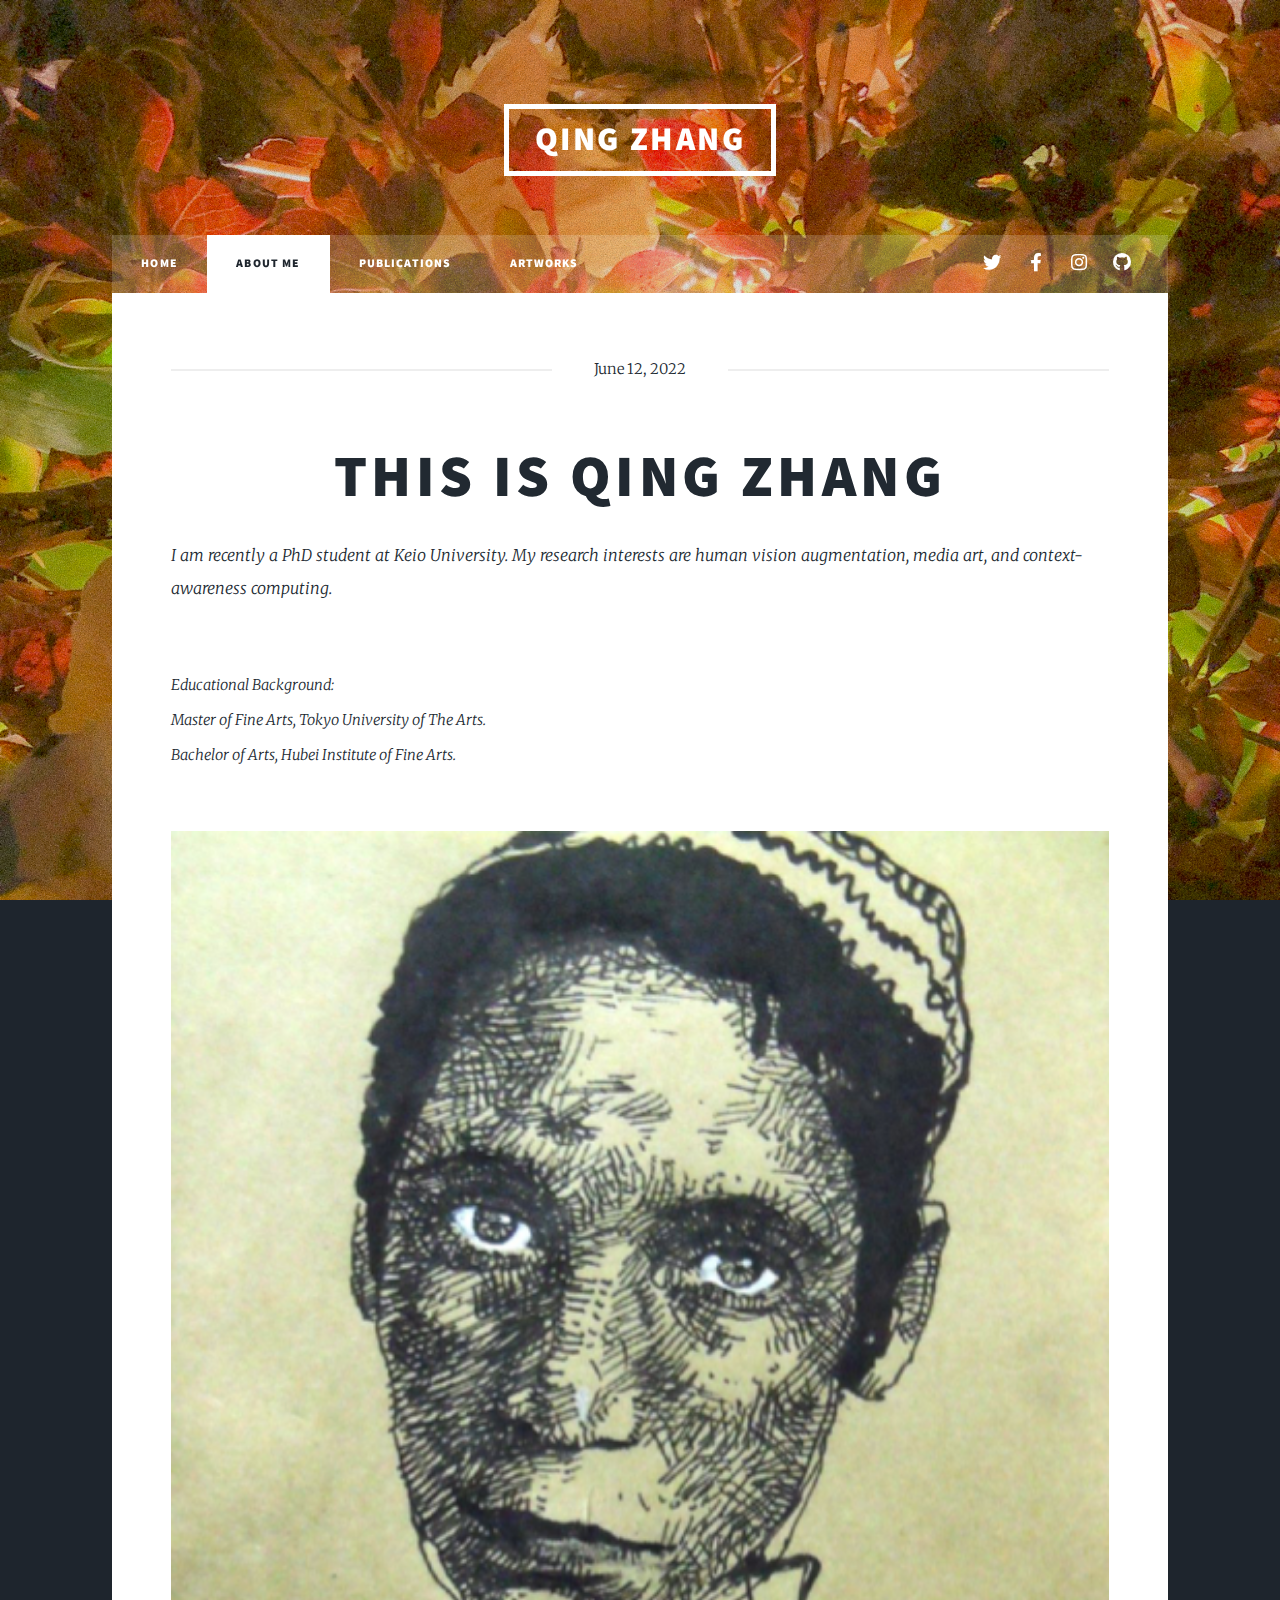
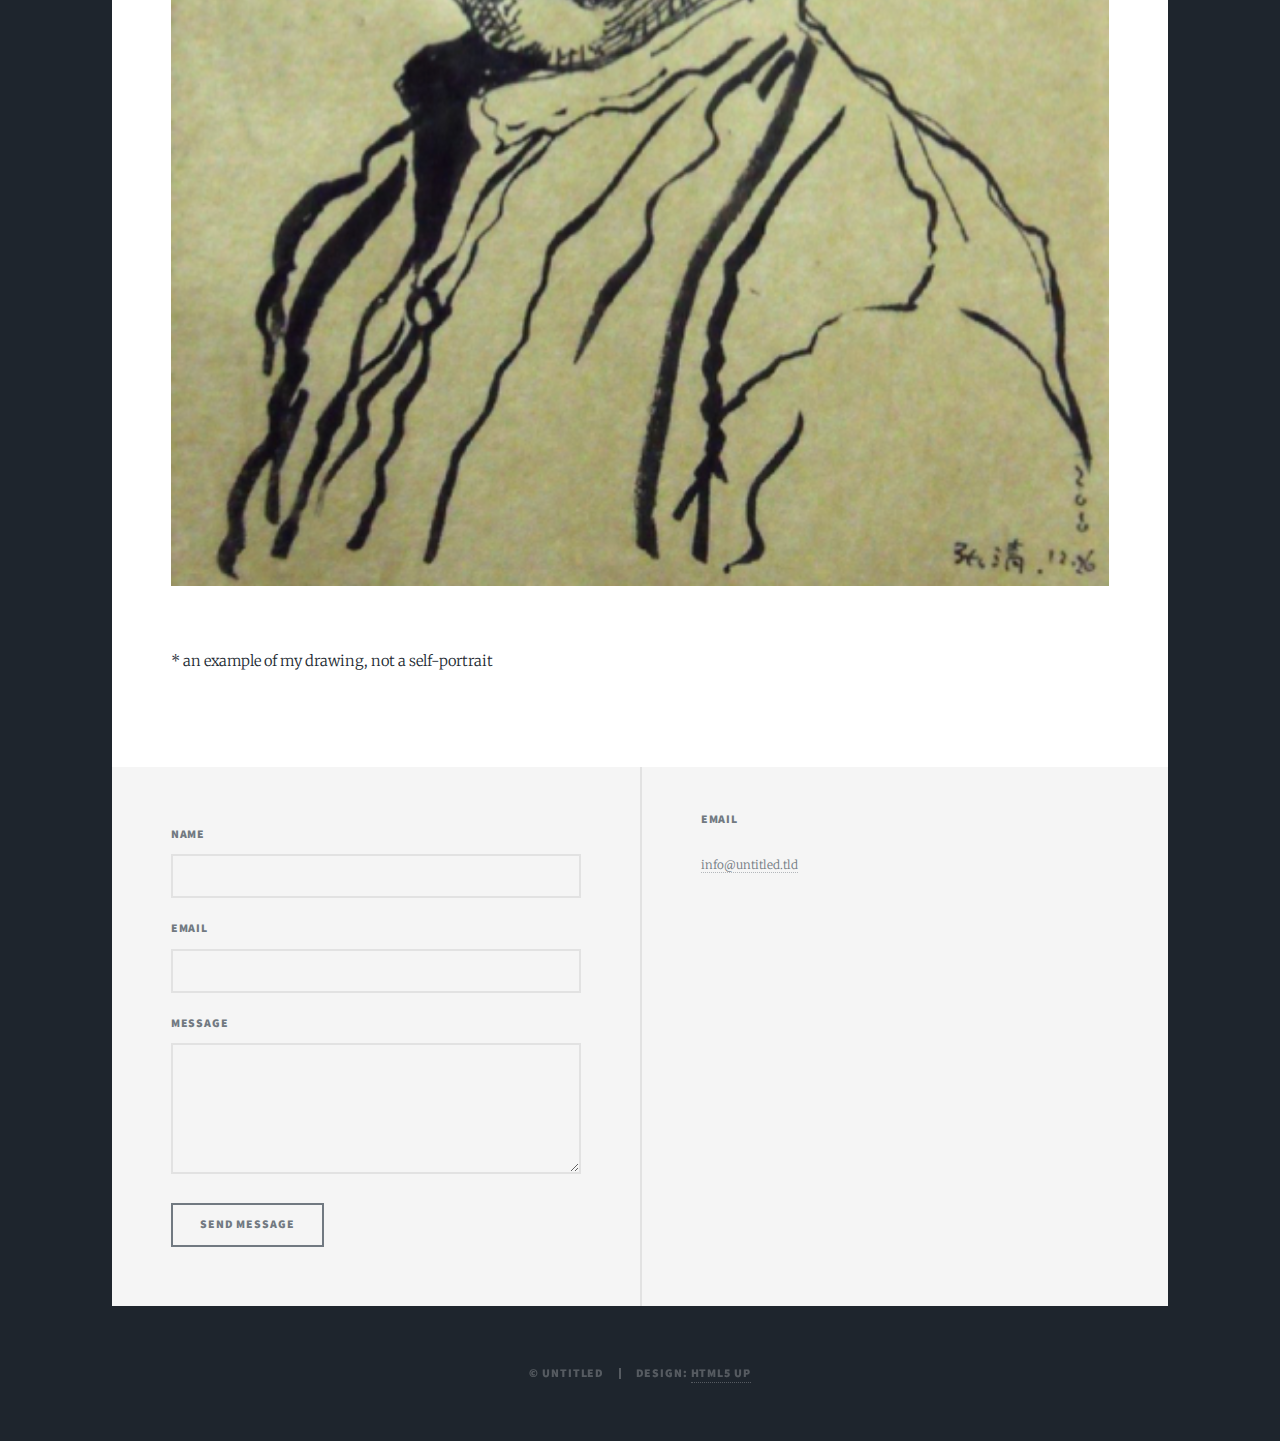
==== aboutme.html @ 1f3aeb68 "basicmodifications" ====
<!DOCTYPE HTML>
<!--
	Massively by HTML5 UP
	html5up.net | @ajlkn
	Free for personal and commercial use under the CCA 3.0 license (html5up.net/license)
-->
<html>
	<head>
		<title>Qing Zhang</title>
		<meta charset="utf-8" />
		<meta name="viewport" content="width=device-width, initial-scale=1, user-scalable=no" />
		<link rel="stylesheet" href="assets/css/main.css" />
		<noscript><link rel="stylesheet" href="assets/css/noscript.css" /></noscript>
	</head>
	<body class="is-preload">

		<!-- Wrapper -->
			<div id="wrapper">

				<!-- Header -->
					<header id="header">
						<a href="index.html" class="logo">Qing Zhang</a>
					</header>

				<!-- Nav -->
					<nav id="nav">
						<ul class="links">
							<li><a href="index.html">Home</a></li>
							<li class="active"><a href="aboutme.html">About Me</a></li>
							<li ><a href="publications.html">Publications</a></li>
							<li><a href="artworks.html">Artworks</a></li>
						</ul>
						<ul class="icons">
							<li><a href="#" class="icon brands fa-twitter"><span class="label">Twitter</span></a></li>
							<li><a href="#" class="icon brands fa-facebook-f"><span class="label">Facebook</span></a></li>
							<li><a href="#" class="icon brands fa-instagram"><span class="label">Instagram</span></a></li>
							<li><a href="#" class="icon brands fa-github"><span class="label">GitHub</span></a></li>
						</ul>
					</nav>

				<!-- Main -->
					<div id="main">

						<!-- Post -->
							<section class="post">
								<header class="major">
									<span class="date">June 12, 2022</span>
									<h1>This is Qing Zhang</h1>
									<p style="text-align: left;">I am recently a PhD student at Keio University. 
										My research interests are human vision augmentation, media art, and context-awareness computing.
									<p style="text-align: left;">

									</br>
										Educational Background:
									</br>Master of Fine Arts, Tokyo University of The Arts.
									</br>Bachelor of Arts, Hubei Institute of Fine Arts.</p>
									
									</p>
								</header>
								<div class="image main"><img src="images/faceFIG.png" alt="" /></div>
								<p>* an example of my drawing, not a self-portrait</p>
								<!-- <p>Donec eget ex magna. Interdum et malesuada fames ac ante ipsum primis in faucibus. Pellentesque venenatis dolor imperdiet dolor mattis sagittis. Praesent rutrum sem diam, vitae egestas enim auctor sit amet. Pellentesque leo mauris, consectetur id ipsum sit amet, fergiat. Pellentesque in mi eu massa lacinia malesuada et a elit. Donec urna ex, lacinia in purus ac, pretium pulvinar mauris. Nunc lorem mauris, fringilla in aliquam at, euismod in lectus. Pellentesque habitant morbi tristique senectus et netus et malesuada fames ac turpis egestas. Curabitur sapien risus, commodo eget turpis at, elementum convallis enim turpis, lorem ipsum dolor sit amet nullam.</p> -->
								<!-- <p>Lorem ipsum dolor sit amet, consectetur adipiscing elit. Duis dapibus rutrum facilisis. Class aptent taciti sociosqu ad litora torquent per conubia nostra, per inceptos himenaeos. Etiam tristique libero eu nibh porttitor fermentum. Nullam venenatis erat id vehicula viverra. Nunc ultrices eros ut ultricies condimentum. Mauris risus lacus, blandit sit amet venenatis non, bibendum vitae dolor. Nunc lorem mauris, fringilla in aliquam at, euismod in lectus. Pellentesque habitant morbi tristique senectus et netus et malesuada fames ac turpis egestas. In non lorem sit amet elit placerat maximus. Pellentesque aliquam maximus risus. Donec eget ex magna. Interdum et malesuada fames ac ante ipsum primis in faucibus. Pellentesque venenatis dolor imperdiet dolor mattis sagittis. Praesent rutrum sem diam, vitae egestas enim auctor sit amet. Pellentesque leo mauris, consectetur id ipsum.</p> -->
							</section>

					</div>

				<!-- Footer -->
					<footer id="footer">
						<section>
							<form 
							action="https://formspree.io/f/mbjwbzgk"
  							method="POST"
						>
								<div class="fields">
									<div class="field">
										<label for="name">Name</label>
										<input type="text" name="name" id="name" />
									</div>
									<div class="field">
										<label for="email">Email</label>
										<input type="text" name="email" id="email" />
									</div>
									<div class="field">
										<label for="message">Message</label>
										<textarea name="message" id="message" rows="3"></textarea>
									</div>
								</div>
								<ul class="actions">
									<li><input type="submit" value="Send Message" /></li>
								</ul>
							</form>
						</section>
						<section class="split contact">
							<section class="alt">
								<!-- <h3>Address</h3>
								<p>1234 Somewhere Road #87257<br />
								Nashville, TN 00000-0000</p>
							</section>
							<section>
								<h3>Phone</h3>
								<p><a href="#">(000) 000-0000</a></p>
							</section> -->
							<section>
								<h3>Email</h3>
								<p><a href="#">info@untitled.tld</a></p>
							</section>
							<section>
								<!-- <h3>Social</h3> -->
								<ul class="icons alt">
									<!-- <li><a href="#" class="icon brands alt fa-twitter"><span class="label">Twitter</span></a></li>
									<li><a href="#" class="icon brands alt fa-facebook-f"><span class="label">Facebook</span></a></li>
									<li><a href="#" class="icon brands alt fa-instagram"><span class="label">Instagram</span></a></li>
									<li><a href="#" class="icon brands alt fa-github"><span class="label">GitHub</span></a></li> -->
								</ul>
							</section>
						</section>
					</footer>

				<!-- Copyright -->
					<div id="copyright">
						<ul><li>&copy; Untitled</li><li>Design: <a href="https://html5up.net">HTML5 UP</a></li></ul>
					</div>

			</div>

		<!-- Scripts -->
			<script src="assets/js/jquery.min.js"></script>
			<script src="assets/js/jquery.scrollex.min.js"></script>
			<script src="assets/js/jquery.scrolly.min.js"></script>
			<script src="assets/js/browser.min.js"></script>
			<script src="assets/js/breakpoints.min.js"></script>
			<script src="assets/js/util.js"></script>
			<script src="assets/js/main.js"></script>

	</body>
</html>
---- assets/css/main.css ----
@import url(fontawesome-all.min.css);
@import url("https://fonts.googleapis.com/css?family=Merriweather:300,700,300italic,700italic|Source+Sans+Pro:900");

/*
	Massively by HTML5 UP
	html5up.net | @ajlkn
	Free for personal and commercial use under the CCA 3.0 license (html5up.net/license)
*/

html, body, div, span, applet, object,
iframe, h1, h2, h3, h4, h5, h6, p, blockquote,
pre, a, abbr, acronym, address, big, cite,
code, del, dfn, em, img, ins, kbd, q, s, samp,
small, strike, strong, sub, sup, tt, var, b,
u, i, center, dl, dt, dd, ol, ul, li, fieldset,
form, label, legend, table, caption, tbody,
tfoot, thead, tr, th, td, article, aside,
canvas, details, embed, figure, figcaption,
footer, header, hgroup, menu, nav, output, ruby,
section, summary, time, mark, audio, video {
	margin: 0;
	padding: 0;
	border: 0;
	font-size: 100%;
	font: inherit;
	vertical-align: baseline;}

article, aside, details, figcaption, figure,
footer, header, hgroup, menu, nav, section {
	display: block;}

body {
	line-height: 1;
}

ol, ul {
	list-style: none;
}

blockquote, q {
	quotes: none;
}

	blockquote:before, blockquote:after, q:before, q:after {
		content: '';
		content: none;
	}

table {
	border-collapse: collapse;
	border-spacing: 0;
}

body {
	-webkit-text-size-adjust: none;
}

mark {
	background-color: transparent;
	color: inherit;
}

input::-moz-focus-inner {
	border: 0;
	padding: 0;
}

input, select, textarea {
	-moz-appearance: none;
	-webkit-appearance: none;
	-ms-appearance: none;
	appearance: none;
}

/* Basic */

	@-ms-viewport {
		width: device-width;
	}

	body {
		-ms-overflow-style: scrollbar;
	}

	@media screen and (max-width: 480px) {

		html, body {
			min-width: 320px;
		}

	}

	html {
		box-sizing: border-box;
	}

	*, *:before, *:after {
		box-sizing: inherit;
	}

	body {
		background-color: #1e252d;
	}

		body.is-preload *, body.is-preload *:before, body.is-preload *:after {
			-moz-animation: none !important;
			-webkit-animation: none !important;
			-ms-animation: none !important;
			animation: none !important;
			-moz-transition: none !important;
			-webkit-transition: none !important;
			-ms-transition: none !important;
			transition: none !important;
		}

/* Type */

	html {
		font-size: 16pt;
	}

		@media screen and (max-width: 1680px) {

			html {
				font-size: 12pt;
			}

		}

		@media screen and (max-width: 1280px) {

			html {
				font-size: 11pt;
			}

		}

		@media screen and (max-width: 360px) {

			html {
				font-size: 10pt;
			}

		}

	body {
		color: #212931;
	}

	body, input, select, textarea {
		font-family: "Merriweather", Georgia, serif;
		font-weight: 300;
		font-size: 1rem;
		line-height: 2.375;
	}

	a {
		-moz-transition: color 0.2s ease-in-out, background-color 0.2s ease-in-out, border-color 0.2s ease-in-out, box-shadow 0.2s ease-in-out;
		-webkit-transition: color 0.2s ease-in-out, background-color 0.2s ease-in-out, border-color 0.2s ease-in-out, box-shadow 0.2s ease-in-out;
		-ms-transition: color 0.2s ease-in-out, background-color 0.2s ease-in-out, border-color 0.2s ease-in-out, box-shadow 0.2s ease-in-out;
		transition: color 0.2s ease-in-out, background-color 0.2s ease-in-out, border-color 0.2s ease-in-out, box-shadow 0.2s ease-in-out;
		border-bottom: dotted 1px;
		text-decoration: none;
	}

		a:hover {
			border-bottom-color: transparent;
		}

	strong, b {
		font-weight: 600;
	}

	em, i {
		font-style: italic;
	}

	p {
		text-align: justify;
		margin: 0 0 2rem 0;
	}

	h1, h2, h3, h4, h5, h6 {
		font-family: "Source Sans Pro", Helvetica, sans-serif;
		font-weight: 900;
		line-height: 1.5;
		letter-spacing: 0.075em;
		text-transform: uppercase;
		margin: 0 0 1rem 0;
	}

		h1 a, h2 a, h3 a, h4 a, h5 a, h6 a {
			border-bottom: 0;
			color: inherit;
			text-decoration: none;
		}

	h1 {
		font-size: 4rem;
		line-height: 1.1;
		margin: 0 0 2rem 0;
	}

	h2 {
		font-size: 1.75rem;
		line-height: 1.3;
		margin: 0 0 1.5rem 0;
	}

	h3 {
		font-size: 1.25rem;
		margin: 0 0 1.5rem 0;
	}

	h4 {
		font-size: 1rem;
	}

	h5 {
		font-size: 0.9rem;
	}

	h6 {
		font-size: 0.8rem;
	}

	sub {
		font-size: 0.8rem;
		position: relative;
		top: 0.5rem;
	}

	sup {
		font-size: 0.8rem;
		position: relative;
		top: -0.5rem;
	}

	blockquote {
		border-left: solid 4px;
		font-style: italic;
		margin: 0 0 2rem 0;
		padding: 0.5rem 0 0.5rem 2rem;
	}

	code {
		border: solid 2px;
		font-family: "Courier New", monospace;
		font-size: 0.9rem;
		margin: 0 0.25rem;
		padding: 0.25rem 0.65rem;
	}

	pre {
		-webkit-overflow-scrolling: touch;
		font-family: "Courier New", monospace;
		font-size: 0.9rem;
		margin: 0 0 2rem 0;
	}

		pre code {
			display: block;
			line-height: 1.75;
			padding: 1rem 1.5rem;
			overflow-x: auto;
		}

	hr {
		border: 0;
		border-bottom: solid 2px;
		margin: 3rem 0;
	}

		hr.major {
			margin: 5rem 0;
		}

	.align-left {
		text-align: left;
	}

	.align-center {
		text-align: center;
	}

	.align-right {
		text-align: right;
	}

	input, select, textarea {
		color: #212931;
	}

	a {
		color: #212931;
		border-bottom-color: rgba(33, 41, 49, 0.5);
	}

		a:hover {
			border-bottom-color: transparent;
			color: #18bfef !important;
		}

	strong, b {
		color: #212931;
	}

	h1, h2, h3, h4, h5, h6 {
		color: #212931;
	}

	blockquote {
		border-left-color: #eeeeee;
	}

	code {
		background: rgba(220, 220, 220, 0.25);
		border-color: #eeeeee;
	}

	hr {
		border-bottom-color: #eeeeee;
	}

/* Row */

	.row {
		display: flex;
		flex-wrap: wrap;
		box-sizing: border-box;
		align-items: stretch;
	}

		.row > * {
			box-sizing: border-box;
		}

		.row.gtr-uniform > * > :last-child {
			margin-bottom: 0;
		}

		.row.aln-left {
			justify-content: flex-start;
		}

		.row.aln-center {
			justify-content: center;
		}

		.row.aln-right {
			justify-content: flex-end;
		}

		.row.aln-top {
			align-items: flex-start;
		}

		.row.aln-middle {
			align-items: center;
		}

		.row.aln-bottom {
			align-items: flex-end;
		}

		.row > .imp {
			order: -1;
		}

		.row > .col-1 {
			width: 8.33333%;
		}

		.row > .off-1 {
			margin-left: 8.33333%;
		}

		.row > .col-2 {
			width: 16.66667%;
		}

		.row > .off-2 {
			margin-left: 16.66667%;
		}

		.row > .col-3 {
			width: 25%;
		}

		.row > .off-3 {
			margin-left: 25%;
		}

		.row > .col-4 {
			width: 33.33333%;
		}

		.row > .off-4 {
			margin-left: 33.33333%;
		}

		.row > .col-5 {
			width: 41.66667%;
		}

		.row > .off-5 {
			margin-left: 41.66667%;
		}

		.row > .col-6 {
			width: 50%;
		}

		.row > .off-6 {
			margin-left: 50%;
		}

		.row > .col-7 {
			width: 58.33333%;
		}

		.row > .off-7 {
			margin-left: 58.33333%;
		}

		.row > .col-8 {
			width: 66.66667%;
		}

		.row > .off-8 {
			margin-left: 66.66667%;
		}

		.row > .col-9 {
			width: 75%;
		}

		.row > .off-9 {
			margin-left: 75%;
		}

		.row > .col-10 {
			width: 83.33333%;
		}

		.row > .off-10 {
			margin-left: 83.33333%;
		}

		.row > .col-11 {
			width: 91.66667%;
		}

		.row > .off-11 {
			margin-left: 91.66667%;
		}

		.row > .col-12 {
			width: 100%;
		}

		.row > .off-12 {
			margin-left: 100%;
		}

		.row.gtr-0 {
			margin-top: 0;
			margin-left: 0rem;
		}

			.row.gtr-0 > * {
				padding: 0 0 0 0rem;
			}

			.row.gtr-0.gtr-uniform {
				margin-top: 0rem;
			}

				.row.gtr-0.gtr-uniform > * {
					padding-top: 0rem;
				}

		.row.gtr-25 {
			margin-top: 0;
			margin-left: -0.375rem;
		}

			.row.gtr-25 > * {
				padding: 0 0 0 0.375rem;
			}

			.row.gtr-25.gtr-uniform {
				margin-top: -0.375rem;
			}

				.row.gtr-25.gtr-uniform > * {
					padding-top: 0.375rem;
				}

		.row.gtr-50 {
			margin-top: 0;
			margin-left: -0.75rem;
		}

			.row.gtr-50 > * {
				padding: 0 0 0 0.75rem;
			}

			.row.gtr-50.gtr-uniform {
				margin-top: -0.75rem;
			}

				.row.gtr-50.gtr-uniform > * {
					padding-top: 0.75rem;
				}

		.row {
			margin-top: 0;
			margin-left: -1.5rem;
		}

			.row > * {
				padding: 0 0 0 1.5rem;
			}

			.row.gtr-uniform {
				margin-top: -1.5rem;
			}

				.row.gtr-uniform > * {
					padding-top: 1.5rem;
				}

		.row.gtr-150 {
			margin-top: 0;
			margin-left: -2.25rem;
		}

			.row.gtr-150 > * {
				padding: 0 0 0 2.25rem;
			}

			.row.gtr-150.gtr-uniform {
				margin-top: -2.25rem;
			}

				.row.gtr-150.gtr-uniform > * {
					padding-top: 2.25rem;
				}

		.row.gtr-200 {
			margin-top: 0;
			margin-left: -3rem;
		}

			.row.gtr-200 > * {
				padding: 0 0 0 3rem;
			}

			.row.gtr-200.gtr-uniform {
				margin-top: -3rem;
			}

				.row.gtr-200.gtr-uniform > * {
					padding-top: 3rem;
				}

		@media screen and (max-width: 1680px) {

			.row {
				display: flex;
				flex-wrap: wrap;
				box-sizing: border-box;
				align-items: stretch;
			}

				.row > * {
					box-sizing: border-box;
				}

				.row.gtr-uniform > * > :last-child {
					margin-bottom: 0;
				}

				.row.aln-left {
					justify-content: flex-start;
				}

				.row.aln-center {
					justify-content: center;
				}

				.row.aln-right {
					justify-content: flex-end;
				}

				.row.aln-top {
					align-items: flex-start;
				}

				.row.aln-middle {
					align-items: center;
				}

				.row.aln-bottom {
					align-items: flex-end;
				}

				.row > .imp-xlarge {
					order: -1;
				}

				.row > .col-1-xlarge {
					width: 8.33333%;
				}

				.row > .off-1-xlarge {
					margin-left: 8.33333%;
				}

				.row > .col-2-xlarge {
					width: 16.66667%;
				}

				.row > .off-2-xlarge {
					margin-left: 16.66667%;
				}

				.row > .col-3-xlarge {
					width: 25%;
				}

				.row > .off-3-xlarge {
					margin-left: 25%;
				}

				.row > .col-4-xlarge {
					width: 33.33333%;
				}

				.row > .off-4-xlarge {
					margin-left: 33.33333%;
				}

				.row > .col-5-xlarge {
					width: 41.66667%;
				}

				.row > .off-5-xlarge {
					margin-left: 41.66667%;
				}

				.row > .col-6-xlarge {
					width: 50%;
				}

				.row > .off-6-xlarge {
					margin-left: 50%;
				}

				.row > .col-7-xlarge {
					width: 58.33333%;
				}

				.row > .off-7-xlarge {
					margin-left: 58.33333%;
				}

				.row > .col-8-xlarge {
					width: 66.66667%;
				}

				.row > .off-8-xlarge {
					margin-left: 66.66667%;
				}

				.row > .col-9-xlarge {
					width: 75%;
				}

				.row > .off-9-xlarge {
					margin-left: 75%;
				}

				.row > .col-10-xlarge {
					width: 83.33333%;
				}

				.row > .off-10-xlarge {
					margin-left: 83.33333%;
				}

				.row > .col-11-xlarge {
					width: 91.66667%;
				}

				.row > .off-11-xlarge {
					margin-left: 91.66667%;
				}

				.row > .col-12-xlarge {
					width: 100%;
				}

				.row > .off-12-xlarge {
					margin-left: 100%;
				}

				.row.gtr-0 {
					margin-top: 0;
					margin-left: 0rem;
				}

					.row.gtr-0 > * {
						padding: 0 0 0 0rem;
					}

					.row.gtr-0.gtr-uniform {
						margin-top: 0rem;
					}

						.row.gtr-0.gtr-uniform > * {
							padding-top: 0rem;
						}

				.row.gtr-25 {
					margin-top: 0;
					margin-left: -0.375rem;
				}

					.row.gtr-25 > * {
						padding: 0 0 0 0.375rem;
					}

					.row.gtr-25.gtr-uniform {
						margin-top: -0.375rem;
					}

						.row.gtr-25.gtr-uniform > * {
							padding-top: 0.375rem;
						}

				.row.gtr-50 {
					margin-top: 0;
					margin-left: -0.75rem;
				}

					.row.gtr-50 > * {
						padding: 0 0 0 0.75rem;
					}

					.row.gtr-50.gtr-uniform {
						margin-top: -0.75rem;
					}

						.row.gtr-50.gtr-uniform > * {
							padding-top: 0.75rem;
						}

				.row {
					margin-top: 0;
					margin-left: -1.5rem;
				}

					.row > * {
						padding: 0 0 0 1.5rem;
					}

					.row.gtr-uniform {
						margin-top: -1.5rem;
					}

						.row.gtr-uniform > * {
							padding-top: 1.5rem;
						}

				.row.gtr-150 {
					margin-top: 0;
					margin-left: -2.25rem;
				}

					.row.gtr-150 > * {
						padding: 0 0 0 2.25rem;
					}

					.row.gtr-150.gtr-uniform {
						margin-top: -2.25rem;
					}

						.row.gtr-150.gtr-uniform > * {
							padding-top: 2.25rem;
						}

				.row.gtr-200 {
					margin-top: 0;
					margin-left: -3rem;
				}

					.row.gtr-200 > * {
						padding: 0 0 0 3rem;
					}

					.row.gtr-200.gtr-uniform {
						margin-top: -3rem;
					}

						.row.gtr-200.gtr-uniform > * {
							padding-top: 3rem;
						}

		}

		@media screen and (max-width: 1280px) {

			.row {
				display: flex;
				flex-wrap: wrap;
				box-sizing: border-box;
				align-items: stretch;
			}

				.row > * {
					box-sizing: border-box;
				}

				.row.gtr-uniform > * > :last-child {
					margin-bottom: 0;
				}

				.row.aln-left {
					justify-content: flex-start;
				}

				.row.aln-center {
					justify-content: center;
				}

				.row.aln-right {
					justify-content: flex-end;
				}

				.row.aln-top {
					align-items: flex-start;
				}

				.row.aln-middle {
					align-items: center;
				}

				.row.aln-bottom {
					align-items: flex-end;
				}

				.row > .imp-large {
					order: -1;
				}

				.row > .col-1-large {
					width: 8.33333%;
				}

				.row > .off-1-large {
					margin-left: 8.33333%;
				}

				.row > .col-2-large {
					width: 16.66667%;
				}

				.row > .off-2-large {
					margin-left: 16.66667%;
				}

				.row > .col-3-large {
					width: 25%;
				}

				.row > .off-3-large {
					margin-left: 25%;
				}

				.row > .col-4-large {
					width: 33.33333%;
				}

				.row > .off-4-large {
					margin-left: 33.33333%;
				}

				.row > .col-5-large {
					width: 41.66667%;
				}

				.row > .off-5-large {
					margin-left: 41.66667%;
				}

				.row > .col-6-large {
					width: 50%;
				}

				.row > .off-6-large {
					margin-left: 50%;
				}

				.row > .col-7-large {
					width: 58.33333%;
				}

				.row > .off-7-large {
					margin-left: 58.33333%;
				}

				.row > .col-8-large {
					width: 66.66667%;
				}

				.row > .off-8-large {
					margin-left: 66.66667%;
				}

				.row > .col-9-large {
					width: 75%;
				}

				.row > .off-9-large {
					margin-left: 75%;
				}

				.row > .col-10-large {
					width: 83.33333%;
				}

				.row > .off-10-large {
					margin-left: 83.33333%;
				}

				.row > .col-11-large {
					width: 91.66667%;
				}

				.row > .off-11-large {
					margin-left: 91.66667%;
				}

				.row > .col-12-large {
					width: 100%;
				}

				.row > .off-12-large {
					margin-left: 100%;
				}

				.row.gtr-0 {
					margin-top: 0;
					margin-left: 0rem;
				}

					.row.gtr-0 > * {
						padding: 0 0 0 0rem;
					}

					.row.gtr-0.gtr-uniform {
						margin-top: 0rem;
					}

						.row.gtr-0.gtr-uniform > * {
							padding-top: 0rem;
						}

				.row.gtr-25 {
					margin-top: 0;
					margin-left: -0.375rem;
				}

					.row.gtr-25 > * {
						padding: 0 0 0 0.375rem;
					}

					.row.gtr-25.gtr-uniform {
						margin-top: -0.375rem;
					}

						.row.gtr-25.gtr-uniform > * {
							padding-top: 0.375rem;
						}

				.row.gtr-50 {
					margin-top: 0;
					margin-left: -0.75rem;
				}

					.row.gtr-50 > * {
						padding: 0 0 0 0.75rem;
					}

					.row.gtr-50.gtr-uniform {
						margin-top: -0.75rem;
					}

						.row.gtr-50.gtr-uniform > * {
							padding-top: 0.75rem;
						}

				.row {
					margin-top: 0;
					margin-left: -1.5rem;
				}

					.row > * {
						padding: 0 0 0 1.5rem;
					}

					.row.gtr-uniform {
						margin-top: -1.5rem;
					}

						.row.gtr-uniform > * {
							padding-top: 1.5rem;
						}

				.row.gtr-150 {
					margin-top: 0;
					margin-left: -2.25rem;
				}

					.row.gtr-150 > * {
						padding: 0 0 0 2.25rem;
					}

					.row.gtr-150.gtr-uniform {
						margin-top: -2.25rem;
					}

						.row.gtr-150.gtr-uniform > * {
							padding-top: 2.25rem;
						}

				.row.gtr-200 {
					margin-top: 0;
					margin-left: -3rem;
				}

					.row.gtr-200 > * {
						padding: 0 0 0 3rem;
					}

					.row.gtr-200.gtr-uniform {
						margin-top: -3rem;
					}

						.row.gtr-200.gtr-uniform > * {
							padding-top: 3rem;
						}

		}

		@media screen and (max-width: 980px) {

			.row {
				display: flex;
				flex-wrap: wrap;
				box-sizing: border-box;
				align-items: stretch;
			}

				.row > * {
					box-sizing: border-box;
				}

				.row.gtr-uniform > * > :last-child {
					margin-bottom: 0;
				}

				.row.aln-left {
					justify-content: flex-start;
				}

				.row.aln-center {
					justify-content: center;
				}

				.row.aln-right {
					justify-content: flex-end;
				}

				.row.aln-top {
					align-items: flex-start;
				}

				.row.aln-middle {
					align-items: center;
				}

				.row.aln-bottom {
					align-items: flex-end;
				}

				.row > .imp-medium {
					order: -1;
				}

				.row > .col-1-medium {
					width: 8.33333%;
				}

				.row > .off-1-medium {
					margin-left: 8.33333%;
				}

				.row > .col-2-medium {
					width: 16.66667%;
				}

				.row > .off-2-medium {
					margin-left: 16.66667%;
				}

				.row > .col-3-medium {
					width: 25%;
				}

				.row > .off-3-medium {
					margin-left: 25%;
				}

				.row > .col-4-medium {
					width: 33.33333%;
				}

				.row > .off-4-medium {
					margin-left: 33.33333%;
				}

				.row > .col-5-medium {
					width: 41.66667%;
				}

				.row > .off-5-medium {
					margin-left: 41.66667%;
				}

				.row > .col-6-medium {
					width: 50%;
				}

				.row > .off-6-medium {
					margin-left: 50%;
				}

				.row > .col-7-medium {
					width: 58.33333%;
				}

				.row > .off-7-medium {
					margin-left: 58.33333%;
				}

				.row > .col-8-medium {
					width: 66.66667%;
				}

				.row > .off-8-medium {
					margin-left: 66.66667%;
				}

				.row > .col-9-medium {
					width: 75%;
				}

				.row > .off-9-medium {
					margin-left: 75%;
				}

				.row > .col-10-medium {
					width: 83.33333%;
				}

				.row > .off-10-medium {
					margin-left: 83.33333%;
				}

				.row > .col-11-medium {
					width: 91.66667%;
				}

				.row > .off-11-medium {
					margin-left: 91.66667%;
				}

				.row > .col-12-medium {
					width: 100%;
				}

				.row > .off-12-medium {
					margin-left: 100%;
				}

				.row.gtr-0 {
					margin-top: 0;
					margin-left: 0rem;
				}

					.row.gtr-0 > * {
						padding: 0 0 0 0rem;
					}

					.row.gtr-0.gtr-uniform {
						margin-top: 0rem;
					}

						.row.gtr-0.gtr-uniform > * {
							padding-top: 0rem;
						}

				.row.gtr-25 {
					margin-top: 0;
					margin-left: -0.375rem;
				}

					.row.gtr-25 > * {
						padding: 0 0 0 0.375rem;
					}

					.row.gtr-25.gtr-uniform {
						margin-top: -0.375rem;
					}

						.row.gtr-25.gtr-uniform > * {
							padding-top: 0.375rem;
						}

				.row.gtr-50 {
					margin-top: 0;
					margin-left: -0.75rem;
				}

					.row.gtr-50 > * {
						padding: 0 0 0 0.75rem;
					}

					.row.gtr-50.gtr-uniform {
						margin-top: -0.75rem;
					}

						.row.gtr-50.gtr-uniform > * {
							padding-top: 0.75rem;
						}

				.row {
					margin-top: 0;
					margin-left: -1.5rem;
				}

					.row > * {
						padding: 0 0 0 1.5rem;
					}

					.row.gtr-uniform {
						margin-top: -1.5rem;
					}

						.row.gtr-uniform > * {
							padding-top: 1.5rem;
						}

				.row.gtr-150 {
					margin-top: 0;
					margin-left: -2.25rem;
				}

					.row.gtr-150 > * {
						padding: 0 0 0 2.25rem;
					}

					.row.gtr-150.gtr-uniform {
						margin-top: -2.25rem;
					}

						.row.gtr-150.gtr-uniform > * {
							padding-top: 2.25rem;
						}

				.row.gtr-200 {
					margin-top: 0;
					margin-left: -3rem;
				}

					.row.gtr-200 > * {
						padding: 0 0 0 3rem;
					}

					.row.gtr-200.gtr-uniform {
						margin-top: -3rem;
					}

						.row.gtr-200.gtr-uniform > * {
							padding-top: 3rem;
						}

		}

		@media screen and (max-width: 736px) {

			.row {
				display: flex;
				flex-wrap: wrap;
				box-sizing: border-box;
				align-items: stretch;
			}

				.row > * {
					box-sizing: border-box;
				}

				.row.gtr-uniform > * > :last-child {
					margin-bottom: 0;
				}

				.row.aln-left {
					justify-content: flex-start;
				}

				.row.aln-center {
					justify-content: center;
				}

				.row.aln-right {
					justify-content: flex-end;
				}

				.row.aln-top {
					align-items: flex-start;
				}

				.row.aln-middle {
					align-items: center;
				}

				.row.aln-bottom {
					align-items: flex-end;
				}

				.row > .imp-small {
					order: -1;
				}

				.row > .col-1-small {
					width: 8.33333%;
				}

				.row > .off-1-small {
					margin-left: 8.33333%;
				}

				.row > .col-2-small {
					width: 16.66667%;
				}

				.row > .off-2-small {
					margin-left: 16.66667%;
				}

				.row > .col-3-small {
					width: 25%;
				}

				.row > .off-3-small {
					margin-left: 25%;
				}

				.row > .col-4-small {
					width: 33.33333%;
				}

				.row > .off-4-small {
					margin-left: 33.33333%;
				}

				.row > .col-5-small {
					width: 41.66667%;
				}

				.row > .off-5-small {
					margin-left: 41.66667%;
				}

				.row > .col-6-small {
					width: 50%;
				}

				.row > .off-6-small {
					margin-left: 50%;
				}

				.row > .col-7-small {
					width: 58.33333%;
				}

				.row > .off-7-small {
					margin-left: 58.33333%;
				}

				.row > .col-8-small {
					width: 66.66667%;
				}

				.row > .off-8-small {
					margin-left: 66.66667%;
				}

				.row > .col-9-small {
					width: 75%;
				}

				.row > .off-9-small {
					margin-left: 75%;
				}

				.row > .col-10-small {
					width: 83.33333%;
				}

				.row > .off-10-small {
					margin-left: 83.33333%;
				}

				.row > .col-11-small {
					width: 91.66667%;
				}

				.row > .off-11-small {
					margin-left: 91.66667%;
				}

				.row > .col-12-small {
					width: 100%;
				}

				.row > .off-12-small {
					margin-left: 100%;
				}

				.row.gtr-0 {
					margin-top: 0;
					margin-left: 0rem;
				}

					.row.gtr-0 > * {
						padding: 0 0 0 0rem;
					}

					.row.gtr-0.gtr-uniform {
						margin-top: 0rem;
					}

						.row.gtr-0.gtr-uniform > * {
							padding-top: 0rem;
						}

				.row.gtr-25 {
					margin-top: 0;
					margin-left: -0.375rem;
				}

					.row.gtr-25 > * {
						padding: 0 0 0 0.375rem;
					}

					.row.gtr-25.gtr-uniform {
						margin-top: -0.375rem;
					}

						.row.gtr-25.gtr-uniform > * {
							padding-top: 0.375rem;
						}

				.row.gtr-50 {
					margin-top: 0;
					margin-left: -0.75rem;
				}

					.row.gtr-50 > * {
						padding: 0 0 0 0.75rem;
					}

					.row.gtr-50.gtr-uniform {
						margin-top: -0.75rem;
					}

						.row.gtr-50.gtr-uniform > * {
							padding-top: 0.75rem;
						}

				.row {
					margin-top: 0;
					margin-left: -1.5rem;
				}

					.row > * {
						padding: 0 0 0 1.5rem;
					}

					.row.gtr-uniform {
						margin-top: -1.5rem;
					}

						.row.gtr-uniform > * {
							padding-top: 1.5rem;
						}

				.row.gtr-150 {
					margin-top: 0;
					margin-left: -2.25rem;
				}

					.row.gtr-150 > * {
						padding: 0 0 0 2.25rem;
					}

					.row.gtr-150.gtr-uniform {
						margin-top: -2.25rem;
					}

						.row.gtr-150.gtr-uniform > * {
							padding-top: 2.25rem;
						}

				.row.gtr-200 {
					margin-top: 0;
					margin-left: -3rem;
				}

					.row.gtr-200 > * {
						padding: 0 0 0 3rem;
					}

					.row.gtr-200.gtr-uniform {
						margin-top: -3rem;
					}

						.row.gtr-200.gtr-uniform > * {
							padding-top: 3rem;
						}

		}

		@media screen and (max-width: 480px) {

			.row {
				display: flex;
				flex-wrap: wrap;
				box-sizing: border-box;
				align-items: stretch;
			}

				.row > * {
					box-sizing: border-box;
				}

				.row.gtr-uniform > * > :last-child {
					margin-bottom: 0;
				}

				.row.aln-left {
					justify-content: flex-start;
				}

				.row.aln-center {
					justify-content: center;
				}

				.row.aln-right {
					justify-content: flex-end;
				}

				.row.aln-top {
					align-items: flex-start;
				}

				.row.aln-middle {
					align-items: center;
				}

				.row.aln-bottom {
					align-items: flex-end;
				}

				.row > .imp-xsmall {
					order: -1;
				}

				.row > .col-1-xsmall {
					width: 8.33333%;
				}

				.row > .off-1-xsmall {
					margin-left: 8.33333%;
				}

				.row > .col-2-xsmall {
					width: 16.66667%;
				}

				.row > .off-2-xsmall {
					margin-left: 16.66667%;
				}

				.row > .col-3-xsmall {
					width: 25%;
				}

				.row > .off-3-xsmall {
					margin-left: 25%;
				}

				.row > .col-4-xsmall {
					width: 33.33333%;
				}

				.row > .off-4-xsmall {
					margin-left: 33.33333%;
				}

				.row > .col-5-xsmall {
					width: 41.66667%;
				}

				.row > .off-5-xsmall {
					margin-left: 41.66667%;
				}

				.row > .col-6-xsmall {
					width: 50%;
				}

				.row > .off-6-xsmall {
					margin-left: 50%;
				}

				.row > .col-7-xsmall {
					width: 58.33333%;
				}

				.row > .off-7-xsmall {
					margin-left: 58.33333%;
				}

				.row > .col-8-xsmall {
					width: 66.66667%;
				}

				.row > .off-8-xsmall {
					margin-left: 66.66667%;
				}

				.row > .col-9-xsmall {
					width: 75%;
				}

				.row > .off-9-xsmall {
					margin-left: 75%;
				}

				.row > .col-10-xsmall {
					width: 83.33333%;
				}

				.row > .off-10-xsmall {
					margin-left: 83.33333%;
				}

				.row > .col-11-xsmall {
					width: 91.66667%;
				}

				.row > .off-11-xsmall {
					margin-left: 91.66667%;
				}

				.row > .col-12-xsmall {
					width: 100%;
				}

				.row > .off-12-xsmall {
					margin-left: 100%;
				}

				.row.gtr-0 {
					margin-top: 0;
					margin-left: 0rem;
				}

					.row.gtr-0 > * {
						padding: 0 0 0 0rem;
					}

					.row.gtr-0.gtr-uniform {
						margin-top: 0rem;
					}

						.row.gtr-0.gtr-uniform > * {
							padding-top: 0rem;
						}

				.row.gtr-25 {
					margin-top: 0;
					margin-left: -0.375rem;
				}

					.row.gtr-25 > * {
						padding: 0 0 0 0.375rem;
					}

					.row.gtr-25.gtr-uniform {
						margin-top: -0.375rem;
					}

						.row.gtr-25.gtr-uniform > * {
							padding-top: 0.375rem;
						}

				.row.gtr-50 {
					margin-top: 0;
					margin-left: -0.75rem;
				}

					.row.gtr-50 > * {
						padding: 0 0 0 0.75rem;
					}

					.row.gtr-50.gtr-uniform {
						margin-top: -0.75rem;
					}

						.row.gtr-50.gtr-uniform > * {
							padding-top: 0.75rem;
						}

				.row {
					margin-top: 0;
					margin-left: -1.5rem;
				}

					.row > * {
						padding: 0 0 0 1.5rem;
					}

					.row.gtr-uniform {
						margin-top: -1.5rem;
					}

						.row.gtr-uniform > * {
							padding-top: 1.5rem;
						}

				.row.gtr-150 {
					margin-top: 0;
					margin-left: -2.25rem;
				}

					.row.gtr-150 > * {
						padding: 0 0 0 2.25rem;
					}

					.row.gtr-150.gtr-uniform {
						margin-top: -2.25rem;
					}

						.row.gtr-150.gtr-uniform > * {
							padding-top: 2.25rem;
						}

				.row.gtr-200 {
					margin-top: 0;
					margin-left: -3rem;
				}

					.row.gtr-200 > * {
						padding: 0 0 0 3rem;
					}

					.row.gtr-200.gtr-uniform {
						margin-top: -3rem;
					}

						.row.gtr-200.gtr-uniform > * {
							padding-top: 3rem;
						}

		}

		@media screen and (max-width: 360px) {

			.row {
				display: flex;
				flex-wrap: wrap;
				box-sizing: border-box;
				align-items: stretch;
			}

				.row > * {
					box-sizing: border-box;
				}

				.row.gtr-uniform > * > :last-child {
					margin-bottom: 0;
				}

				.row.aln-left {
					justify-content: flex-start;
				}

				.row.aln-center {
					justify-content: center;
				}

				.row.aln-right {
					justify-content: flex-end;
				}

				.row.aln-top {
					align-items: flex-start;
				}

				.row.aln-middle {
					align-items: center;
				}

				.row.aln-bottom {
					align-items: flex-end;
				}

				.row > .imp-xxsmall {
					order: -1;
				}

				.row > .col-1-xxsmall {
					width: 8.33333%;
				}

				.row > .off-1-xxsmall {
					margin-left: 8.33333%;
				}

				.row > .col-2-xxsmall {
					width: 16.66667%;
				}

				.row > .off-2-xxsmall {
					margin-left: 16.66667%;
				}

				.row > .col-3-xxsmall {
					width: 25%;
				}

				.row > .off-3-xxsmall {
					margin-left: 25%;
				}

				.row > .col-4-xxsmall {
					width: 33.33333%;
				}

				.row > .off-4-xxsmall {
					margin-left: 33.33333%;
				}

				.row > .col-5-xxsmall {
					width: 41.66667%;
				}

				.row > .off-5-xxsmall {
					margin-left: 41.66667%;
				}

				.row > .col-6-xxsmall {
					width: 50%;
				}

				.row > .off-6-xxsmall {
					margin-left: 50%;
				}

				.row > .col-7-xxsmall {
					width: 58.33333%;
				}

				.row > .off-7-xxsmall {
					margin-left: 58.33333%;
				}

				.row > .col-8-xxsmall {
					width: 66.66667%;
				}

				.row > .off-8-xxsmall {
					margin-left: 66.66667%;
				}

				.row > .col-9-xxsmall {
					width: 75%;
				}

				.row > .off-9-xxsmall {
					margin-left: 75%;
				}

				.row > .col-10-xxsmall {
					width: 83.33333%;
				}

				.row > .off-10-xxsmall {
					margin-left: 83.33333%;
				}

				.row > .col-11-xxsmall {
					width: 91.66667%;
				}

				.row > .off-11-xxsmall {
					margin-left: 91.66667%;
				}

				.row > .col-12-xxsmall {
					width: 100%;
				}

				.row > .off-12-xxsmall {
					margin-left: 100%;
				}

				.row.gtr-0 {
					margin-top: 0;
					margin-left: 0rem;
				}

					.row.gtr-0 > * {
						padding: 0 0 0 0rem;
					}

					.row.gtr-0.gtr-uniform {
						margin-top: 0rem;
					}

						.row.gtr-0.gtr-uniform > * {
							padding-top: 0rem;
						}

				.row.gtr-25 {
					margin-top: 0;
					margin-left: -0.375rem;
				}

					.row.gtr-25 > * {
						padding: 0 0 0 0.375rem;
					}

					.row.gtr-25.gtr-uniform {
						margin-top: -0.375rem;
					}

						.row.gtr-25.gtr-uniform > * {
							padding-top: 0.375rem;
						}

				.row.gtr-50 {
					margin-top: 0;
					margin-left: -0.75rem;
				}

					.row.gtr-50 > * {
						padding: 0 0 0 0.75rem;
					}

					.row.gtr-50.gtr-uniform {
						margin-top: -0.75rem;
					}

						.row.gtr-50.gtr-uniform > * {
							padding-top: 0.75rem;
						}

				.row {
					margin-top: 0;
					margin-left: -1.5rem;
				}

					.row > * {
						padding: 0 0 0 1.5rem;
					}

					.row.gtr-uniform {
						margin-top: -1.5rem;
					}

						.row.gtr-uniform > * {
							padding-top: 1.5rem;
						}

				.row.gtr-150 {
					margin-top: 0;
					margin-left: -2.25rem;
				}

					.row.gtr-150 > * {
						padding: 0 0 0 2.25rem;
					}

					.row.gtr-150.gtr-uniform {
						margin-top: -2.25rem;
					}

						.row.gtr-150.gtr-uniform > * {
							padding-top: 2.25rem;
						}

				.row.gtr-200 {
					margin-top: 0;
					margin-left: -3rem;
				}

					.row.gtr-200 > * {
						padding: 0 0 0 3rem;
					}

					.row.gtr-200.gtr-uniform {
						margin-top: -3rem;
					}

						.row.gtr-200.gtr-uniform > * {
							padding-top: 3rem;
						}

		}

/* Box */

	.box {
		border: solid 2px;
		margin-bottom: 2rem;
		padding: 1.5rem;
	}

		.box > :last-child,
		.box > :last-child > :last-child,
		.box > :last-child > :last-child > :last-child {
			margin-bottom: 0;
		}

		.box.alt {
			border: 0;
			border-radius: 0;
			padding: 0;
		}

	.box {
		border-color: #eeeeee;
	}

/* Button */

	input[type="submit"],
	input[type="reset"],
	input[type="button"],
	button,
	.button {
		-moz-appearance: none;
		-webkit-appearance: none;
		-ms-appearance: none;
		appearance: none;
		-moz-transition: background-color 0.2s ease-in-out, box-shadow 0.2s ease-in-out, color 0.2s ease-in-out;
		-webkit-transition: background-color 0.2s ease-in-out, box-shadow 0.2s ease-in-out, color 0.2s ease-in-out;
		-ms-transition: background-color 0.2s ease-in-out, box-shadow 0.2s ease-in-out, color 0.2s ease-in-out;
		transition: background-color 0.2s ease-in-out, box-shadow 0.2s ease-in-out, color 0.2s ease-in-out;
		border: 0;
		border-radius: 0;
		cursor: pointer;
		display: inline-block;
		font-family: "Source Sans Pro", Helvetica, sans-serif;
		font-size: 0.8rem;
		font-weight: 900;
		letter-spacing: 0.075em;
		height: 3rem;
		line-height: 3rem;
		padding: 0 2rem;
		text-align: center;
		text-decoration: none;
		text-transform: uppercase;
		white-space: nowrap;
	}

		input[type="submit"].icon:before,
		input[type="reset"].icon:before,
		input[type="button"].icon:before,
		button.icon:before,
		.button.icon:before {
			margin-right: 0.5rem;
		}

		input[type="submit"].icon.solo,
		input[type="reset"].icon.solo,
		input[type="button"].icon.solo,
		button.icon.solo,
		.button.icon.solo {
			position: relative;
			width: 4rem;
			height: 4rem;
			line-height: 4rem;
			border-radius: 4rem;
			text-indent: 4rem;
			overflow: hidden;
			padding: 0;
			white-space: nowrap;
		}

			input[type="submit"].icon.solo:before,
			input[type="reset"].icon.solo:before,
			input[type="button"].icon.solo:before,
			button.icon.solo:before,
			.button.icon.solo:before {
				position: absolute;
				display: block;
				top: 0;
				left: 0;
				width: inherit;
				height: inherit;
				line-height: inherit;
				font-size: 1.25rem;
				margin-right: 0;
				text-align: center;
				text-indent: 0;
			}

		input[type="submit"].fit,
		input[type="reset"].fit,
		input[type="button"].fit,
		button.fit,
		.button.fit {
			width: 100%;
		}

		input[type="submit"].small,
		input[type="reset"].small,
		input[type="button"].small,
		button.small,
		.button.small {
			font-size: 0.7rem;
			height: 2.5rem;
			line-height: 2.5rem;
			padding: 0 1.5rem;
		}

		input[type="submit"].large,
		input[type="reset"].large,
		input[type="button"].large,
		button.large,
		.button.large {
			font-size: 0.9rem;
			height: 3.5rem;
			line-height: 3.5rem;
			padding: 0 2.75rem;
		}

		@media screen and (max-width: 980px) {

			input[type="submit"],
			input[type="reset"],
			input[type="button"],
			button,
			.button {
				font-size: 0.9rem;
				height: 3.25rem;
				line-height: 3.25rem;
			}

				input[type="submit"].large,
				input[type="reset"].large,
				input[type="button"].large,
				button.large,
				.button.large {
					font-size: 1rem;
					height: 3.75rem;
					line-height: 3.75rem;
				}

		}

		input[type="submit"].disabled, input[type="submit"]:disabled,
		input[type="reset"].disabled,
		input[type="reset"]:disabled,
		input[type="button"].disabled,
		input[type="button"]:disabled,
		button.disabled,
		button:disabled,
		.button.disabled,
		.button:disabled {
			pointer-events: none;
			opacity: 0.25;
		}

	input[type="submit"],
	input[type="reset"],
	input[type="button"],
	button,
	.button {
		background-color: transparent;
		box-shadow: inset 0 0 0 2px #212931;
		color: #212931 !important;
	}

		input[type="submit"]:hover,
		input[type="reset"]:hover,
		input[type="button"]:hover,
		button:hover,
		.button:hover {
			box-shadow: inset 0 0 0 2px #18bfef;
			color: #18bfef !important;
		}

		input[type="submit"].primary,
		input[type="reset"].primary,
		input[type="button"].primary,
		button.primary,
		.button.primary {
			background-color: #212931;
			box-shadow: none;
			color: #ffffff !important;
		}

			input[type="submit"].primary:hover,
			input[type="reset"].primary:hover,
			input[type="button"].primary:hover,
			button.primary:hover,
			.button.primary:hover {
				background-color: #18bfef;
			}

/* Form */

	form {
		margin: 0 0 2rem 0;
	}

		form > :last-child {
			margin-bottom: 0;
		}

		form > .fields {
			display: -moz-flex;
			display: -webkit-flex;
			display: -ms-flex;
			display: flex;
			-moz-flex-wrap: wrap;
			-webkit-flex-wrap: wrap;
			-ms-flex-wrap: wrap;
			flex-wrap: wrap;
			width: calc(100% + 3rem);
			margin: -1.5rem 0 2rem -1.5rem;
		}

			form > .fields > .field {
				-moz-flex-grow: 0;
				-webkit-flex-grow: 0;
				-ms-flex-grow: 0;
				flex-grow: 0;
				-moz-flex-shrink: 0;
				-webkit-flex-shrink: 0;
				-ms-flex-shrink: 0;
				flex-shrink: 0;
				padding: 1.5rem 0 0 1.5rem;
				width: calc(100% - 1.5rem);
			}

				form > .fields > .field.half {
					width: calc(50% - 0.75rem);
				}

				form > .fields > .field.third {
					width: calc(100%/3 - 0.5rem);
				}

				form > .fields > .field.quarter {
					width: calc(25% - 0.375rem);
				}

		@media screen and (max-width: 480px) {

			form > .fields {
				width: calc(100% + 3rem);
				margin: -1.5rem 0 2rem -1.5rem;
			}

				form > .fields > .field {
					padding: 1.5rem 0 0 1.5rem;
					width: calc(100% - 1.5rem);
				}

					form > .fields > .field.half {
						width: calc(100% - 1.5rem);
					}

					form > .fields > .field.third {
						width: calc(100% - 1.5rem);
					}

					form > .fields > .field.quarter {
						width: calc(100% - 1.5rem);
					}

		}

	label {
		display: block;
		font-family: "Source Sans Pro", Helvetica, sans-serif;
		font-weight: 900;
		line-height: 1.5;
		letter-spacing: 0.075em;
		font-size: 0.8rem;
		text-transform: uppercase;
		margin: 0 0 0.75rem 0;
	}

		@media screen and (max-width: 980px) {

			label {
				font-size: 0.9rem;
			}

		}

	input[type="text"],
	input[type="password"],
	input[type="email"],
	select,
	textarea {
		-moz-appearance: none;
		-webkit-appearance: none;
		-ms-appearance: none;
		appearance: none;
		background: transparent;
		border-radius: 0;
		border: solid 2px;
		color: inherit;
		display: block;
		outline: 0;
		padding: 0 1rem;
		text-decoration: none;
		width: 100%;
	}

		input[type="text"]:invalid,
		input[type="password"]:invalid,
		input[type="email"]:invalid,
		select:invalid,
		textarea:invalid {
			box-shadow: none;
		}

	select {
		background-size: 1.25rem;
		background-repeat: no-repeat;
		background-position: calc(100% - 1rem) center;
		height: 3rem;
		padding-right: 3rem;
		text-overflow: ellipsis;
	}

		select:focus::-ms-value {
			background-color: transparent;
		}

		select::-ms-expand {
			display: none;
		}

	input[type="text"],
	input[type="password"],
	input[type="email"],
	select {
		height: 3rem;
	}

	textarea {
		padding: 0.75rem 1rem;
	}

	input[type="checkbox"],
	input[type="radio"] {
		-moz-appearance: none;
		-webkit-appearance: none;
		-ms-appearance: none;
		appearance: none;
		display: block;
		float: left;
		margin-right: -2rem;
		opacity: 0;
		width: 1rem;
		z-index: -1;
	}

		input[type="checkbox"] + label,
		input[type="radio"] + label {
			text-decoration: none;
			cursor: pointer;
			display: inline-block;
			font-size: 1rem;
			letter-spacing: 0;
			font-family: "Merriweather", Georgia, serif;
			text-transform: none;
			font-weight: 300;
			padding-left: 2.8rem;
			padding-right: 1rem;
			position: relative;
		}

			input[type="checkbox"] + label:before,
			input[type="radio"] + label:before {
				-moz-osx-font-smoothing: grayscale;
				-webkit-font-smoothing: antialiased;
				display: inline-block;
				font-style: normal;
				font-variant: normal;
				text-rendering: auto;
				line-height: 1;
				text-transform: none !important;
				font-family: 'Font Awesome 5 Free';
				font-weight: 900;
			}

			input[type="checkbox"] + label:before,
			input[type="radio"] + label:before {
				border-radius: 0;
				border: solid 2px;
				content: '';
				display: inline-block;
				font-size: 0.8rem;
				height: 1.8rem;
				left: 0;
				line-height: 1.65rem;
				position: absolute;
				text-align: center;
				top: -0.125rem;
				width: 1.8rem;
			}

		input[type="checkbox"]:checked + label:before,
		input[type="radio"]:checked + label:before {
			content: '\f00c';
		}

	input[type="checkbox"] + label:before {
		border-radius: 0;
	}

	input[type="radio"] + label:before {
		border-radius: 100%;
	}

	::-webkit-input-placeholder {
		opacity: 1.0;
	}

	:-moz-placeholder {
		opacity: 1.0;
	}

	::-moz-placeholder {
		opacity: 1.0;
	}

	:-ms-input-placeholder {
		opacity: 1.0;
	}

	label {
		color: #212931;
	}

	input[type="text"],
	input[type="password"],
	input[type="email"],
	select,
	textarea {
		border-color: #eeeeee;
	}

		input[type="text"]:focus,
		input[type="password"]:focus,
		input[type="email"]:focus,
		select:focus,
		textarea:focus {
			border-color: #18bfef;
		}

	select {
		background-image: url("data:image/svg+xml;charset=utf8,%3Csvg xmlns='http://www.w3.org/2000/svg' width='40' height='40' preserveAspectRatio='none' viewBox='0 0 40 40'%3E%3Cpath d='M9.4,12.3l10.4,10.4l10.4-10.4c0.2-0.2,0.5-0.4,0.9-0.4c0.3,0,0.6,0.1,0.9,0.4l3.3,3.3c0.2,0.2,0.4,0.5,0.4,0.9 c0,0.4-0.1,0.6-0.4,0.9L20.7,31.9c-0.2,0.2-0.5,0.4-0.9,0.4c-0.3,0-0.6-0.1-0.9-0.4L4.3,17.3c-0.2-0.2-0.4-0.5-0.4-0.9 c0-0.4,0.1-0.6,0.4-0.9l3.3-3.3c0.2-0.2,0.5-0.4,0.9-0.4S9.1,12.1,9.4,12.3z' fill='%23eeeeee' /%3E%3C/svg%3E");
	}

		select option {
			background-color: #ffffff;
			color: #212931;
		}

	.select-wrapper:before {
		color: #eeeeee;
	}

	input[type="checkbox"] + label,
	input[type="radio"] + label {
		color: #212931;
	}

		input[type="checkbox"] + label:before,
		input[type="radio"] + label:before {
			border-color: #eeeeee;
		}

	input[type="checkbox"]:checked + label:before,
	input[type="radio"]:checked + label:before {
		background-color: #212931;
		border-color: #212931;
		color: #ffffff;
	}

	input[type="checkbox"]:focus + label:before,
	input[type="radio"]:focus + label:before {
		border-color: #18bfef;
	}

	::-webkit-input-placeholder {
		color: #909498 !important;
	}

	:-moz-placeholder {
		color: #909498 !important;
	}

	::-moz-placeholder {
		color: #909498 !important;
	}

	:-ms-input-placeholder {
		color: #909498 !important;
	}

	.formerize-placeholder {
		color: #909498 !important;
	}

/* Icon */

	.icon {
		text-decoration: none;
		border-bottom: none;
		position: relative;
	}

		.icon:before {
			-moz-osx-font-smoothing: grayscale;
			-webkit-font-smoothing: antialiased;
			display: inline-block;
			font-style: normal;
			font-variant: normal;
			text-rendering: auto;
			line-height: 1;
			text-transform: none !important;
			font-family: 'Font Awesome 5 Free';
			font-weight: 400;
		}

		.icon > .label {
			display: none;
		}

		.icon:before {
			line-height: inherit;
		}

		.icon.solid:before {
			font-weight: 900;
		}

		.icon.brands:before {
			font-family: 'Font Awesome 5 Brands';
		}

/* Image */

	.image {
		border: 0;
		display: inline-block;
		position: relative;
	}

		.image img {
			display: block;
		}

		.image.left, .image.right {
			max-width: 40%;
		}

			.image.left img, .image.right img {
				width: 100%;
			}

		.image.left {
			float: left;
			margin: 0 2rem 2rem 0;
			top: 0.75rem;
		}

		.image.right {
			float: right;
			margin: 0 0 2rem 2rem;
			top: 0.75rem;
		}

		.image.fit {
			display: block;
			margin: 2.5rem 0;
			width: 100%;
		}

			.image.fit:first-child {
				margin-top: 0;
			}

			.image.fit img {
				width: 100%;
			}

		.image.main {
			display: block;
			margin: 4rem 0;
			width: 100%;
		}

			.image.main:first-child {
				margin-top: 0;
			}

			.image.main img {
				width: 100%;
			}

		@media screen and (max-width: 736px) {

			.image.fit {
				margin: 2rem 0;
			}

			.image.main {
				margin: 2rem 0;
			}

		}

	a.image {
		overflow: hidden;
	}

		a.image img {
			-moz-transition: -moz-transform 0.2s ease-out;
			-webkit-transition: -webkit-transform 0.2s ease-out;
			-ms-transition: -ms-transform 0.2s ease-out;
			transition: transform 0.2s ease-out;
		}

		a.image:hover img {
			-moz-transform: scale(1.05);
			-webkit-transform: scale(1.05);
			-ms-transform: scale(1.05);
			transform: scale(1.05);
		}

/* Actions */

	ul.actions {
		display: -moz-flex;
		display: -webkit-flex;
		display: -ms-flex;
		display: flex;
		cursor: default;
		list-style: none;
		margin-left: -1rem;
		padding-left: 0;
	}

		ul.actions li {
			padding: 0 0 0 1rem;
			vertical-align: middle;
		}

		ul.actions.special {
			-moz-justify-content: center;
			-webkit-justify-content: center;
			-ms-justify-content: center;
			justify-content: center;
			width: 100%;
			margin-left: 0;
		}

			ul.actions.special li:first-child {
				padding-left: 0;
			}

		ul.actions.stacked {
			-moz-flex-direction: column;
			-webkit-flex-direction: column;
			-ms-flex-direction: column;
			flex-direction: column;
			margin-left: 0;
		}

			ul.actions.stacked li {
				padding: 1.3rem 0 0 0;
			}

				ul.actions.stacked li:first-child {
					padding-top: 0;
				}

		ul.actions.fit {
			width: calc(100% + 1rem);
		}

			ul.actions.fit li {
				-moz-flex-grow: 1;
				-webkit-flex-grow: 1;
				-ms-flex-grow: 1;
				flex-grow: 1;
				-moz-flex-shrink: 1;
				-webkit-flex-shrink: 1;
				-ms-flex-shrink: 1;
				flex-shrink: 1;
				width: 100%;
			}

				ul.actions.fit li > * {
					width: 100%;
				}

			ul.actions.fit.stacked {
				width: 100%;
			}

		@media screen and (max-width: 480px) {

			ul.actions:not(.fixed) {
				-moz-flex-direction: column;
				-webkit-flex-direction: column;
				-ms-flex-direction: column;
				flex-direction: column;
				margin-left: 0;
				width: 100% !important;
			}

				ul.actions:not(.fixed) li {
					-moz-flex-grow: 1;
					-webkit-flex-grow: 1;
					-ms-flex-grow: 1;
					flex-grow: 1;
					-moz-flex-shrink: 1;
					-webkit-flex-shrink: 1;
					-ms-flex-shrink: 1;
					flex-shrink: 1;
					padding: 1rem 0 0 0;
					text-align: center;
					width: 100%;
				}

					ul.actions:not(.fixed) li > * {
						width: 100%;
					}

					ul.actions:not(.fixed) li:first-child {
						padding-top: 0;
					}

					ul.actions:not(.fixed) li input[type="submit"],
					ul.actions:not(.fixed) li input[type="reset"],
					ul.actions:not(.fixed) li input[type="button"],
					ul.actions:not(.fixed) li button,
					ul.actions:not(.fixed) li .button {
						width: 100%;
					}

						ul.actions:not(.fixed) li input[type="submit"].icon:before,
						ul.actions:not(.fixed) li input[type="reset"].icon:before,
						ul.actions:not(.fixed) li input[type="button"].icon:before,
						ul.actions:not(.fixed) li button.icon:before,
						ul.actions:not(.fixed) li .button.icon:before {
							margin-left: -0.5rem;
						}

		}

/* Icons */

	ul.icons {
		cursor: default;
		list-style: none;
		padding-left: 0;
	}

		ul.icons li {
			display: inline-block;
			padding: 0 0.5rem 0 0;
			vertical-align: middle;
		}

			ul.icons li:last-child {
				padding-right: 0;
			}

			ul.icons li .icon:before {
				width: 2.25rem;
				height: 2.25rem;
				line-height: 2.25rem;
				display: inline-block;
				text-align: center;
				border-radius: 100%;
				font-size: 1.25rem;
			}

		ul.icons.alt li .icon:before {
			-moz-transition: color 0.2s ease-in-out, background-color 0.2s ease-in-out, border-color 0.2s ease-in-out, box-shadow 0.2s ease-in-out;
			-webkit-transition: color 0.2s ease-in-out, background-color 0.2s ease-in-out, border-color 0.2s ease-in-out, box-shadow 0.2s ease-in-out;
			-ms-transition: color 0.2s ease-in-out, background-color 0.2s ease-in-out, border-color 0.2s ease-in-out, box-shadow 0.2s ease-in-out;
			transition: color 0.2s ease-in-out, background-color 0.2s ease-in-out, border-color 0.2s ease-in-out, box-shadow 0.2s ease-in-out;
			font-size: 1rem;
		}

/* List */

	ol {
		list-style: decimal;
		margin: 0 0 2rem 0;
		padding-left: 1.25rem;
	}

		ol li {
			padding-left: 0.25rem;
		}

	ul {
		list-style: disc;
		margin: 0 0 2rem 0;
		padding-left: 1rem;
	}

		ul li {
			padding-left: 0.5rem;
		}

		ul.divided {
			list-style: none;
			padding-left: 0;
		}

			ul.divided li {
				border-top: solid 1px;
				padding: 0.5rem 0;
			}

				ul.divided li:first-child {
					border-top: 0;
					padding-top: 0;
				}

	dl {
		margin: 0 0 2rem 0;
	}

		dl dt {
			display: block;
			font-weight: 600;
			margin: 0 0 1rem 0;
		}

		dl dd {
			margin-left: 2rem;
		}

	ul.divided li {
		border-top-color: #eeeeee;
	}

	ul.icons li a.icon:hover:before {
		color: #18bfef;
	}

	ul.icons.alt li .icon:before {
		box-shadow: inset 0 0 0 2px #eeeeee;
	}

	ul.icons.alt li a.icon:hover:before {
		box-shadow: inset 0 0 0 2px #18bfef;
	}

/* Section/Article */

	section.special, article.special {
		text-align: center;
	}

	header {
		cursor: default;
	}

		header > .date {
			display: block;
			font-size: 0.8rem;
			height: 1;
			margin: 0 0 1rem 0;
			position: relative;
		}

		header > p {
			font-style: italic;
		}

		header > h1 + p {
			font-size: 1.1rem;
			margin-top: -0.5rem;
			line-height: 2;
		}

		header > h2 + p {
			font-size: 1rem;
			margin-top: -0.75rem;
		}

		header > h3 + p {
			font-size: 0.9rem;
			margin-top: -0.75rem;
		}

		header > h4 + p {
			font-size: 0.8rem;
			margin-top: -0.75rem;
		}

		header.major {
			margin: 0 0 4rem 0;
			text-align: center;
		}

			header.major > :last-child {
				margin-bottom: 0;
			}

			header.major > p {
				margin-top: 0;
				text-align: center;
			}

			header.major > .date {
				font-size: 1rem;
				margin: 0 0 4rem 0;
			}

				header.major > .date:before, header.major > .date:after {
					content: '';
					display: block;
					position: absolute;
					top: 50%;
					width: calc(50% - 6rem);
					border-top: solid 2px;
				}

				header.major > .date:before {
					left: 0;
				}

				header.major > .date:after {
					right: 0;
				}

		@media screen and (max-width: 980px) {

			header br {
				display: none;
			}

		}

		@media screen and (max-width: 736px) {

			header.major {
				margin: 0 0 2rem 0;
			}

		}

	header.major .date:before, header.major .date:after {
		border-top-color: #eeeeee;
	}

/* Table */

	.table-wrapper {
		-webkit-overflow-scrolling: touch;
		overflow-x: auto;
	}

	table {
		margin: 0 0 2rem 0;
		width: 100%;
	}

		table tbody tr {
			border: solid 1px;
			border-left: 0;
			border-right: 0;
		}

		table td {
			padding: 0.75rem 0.75rem;
		}

		table th {
			font-family: "Source Sans Pro", Helvetica, sans-serif;
			font-size: 0.8rem;
			font-weight: 900;
			letter-spacing: 0.075em;
			line-height: 1.5;
			padding: 0 0.75rem 0.75rem 0.75rem;
			text-align: left;
			text-transform: uppercase;
		}

			@media screen and (max-width: 980px) {

				table th {
					font-size: 0.9rem;
				}

			}

		table thead {
			border-bottom: solid 2px;
		}

		table tfoot {
			border-top: solid 2px;
		}

		table.alt {
			border-collapse: separate;
		}

			table.alt tbody tr td {
				border: solid 1px;
				border-left-width: 0;
				border-top-width: 0;
			}

				table.alt tbody tr td:first-child {
					border-left-width: 1px;
				}

			table.alt tbody tr:first-child td {
				border-top-width: 1px;
			}

			table.alt thead {
				border-bottom: 0;
			}

			table.alt tfoot {
				border-top: 0;
			}

	table tbody tr {
		border-color: #eeeeee;
	}

		table tbody tr:nth-child(2n + 1) {
			background-color: rgba(220, 220, 220, 0.25);
		}

	table th {
		color: #212931;
	}

	table thead {
		border-bottom-color: #eeeeee;
	}

	table tfoot {
		border-top-color: #eeeeee;
	}

	table.alt tbody tr td {
		border-color: #eeeeee;
	}

/* Pagination */

	.pagination {
		display: -moz-inline-flex;
		display: -webkit-inline-flex;
		display: -ms-inline-flex;
		display: inline-flex;
		-moz-user-select: none;
		-webkit-user-select: none;
		-ms-user-select: none;
		user-select: none;
		cursor: default;
		list-style: none;
		margin: 0 0 2rem 2px;
		padding: 0;
	}

		.pagination a, .pagination span {
			-moz-transition: background-color 0.2s ease-in-out, border-color 0.2s ease-in-out, box-shadow 0.2s ease-in-out, color 0.2s ease-in-out;
			-webkit-transition: background-color 0.2s ease-in-out, border-color 0.2s ease-in-out, box-shadow 0.2s ease-in-out, color 0.2s ease-in-out;
			-ms-transition: background-color 0.2s ease-in-out, border-color 0.2s ease-in-out, box-shadow 0.2s ease-in-out, color 0.2s ease-in-out;
			transition: background-color 0.2s ease-in-out, border-color 0.2s ease-in-out, box-shadow 0.2s ease-in-out, color 0.2s ease-in-out;
			border: solid 2px;
			display: inline-block;
			font-family: "Source Sans Pro", Helvetica, sans-serif;
			font-size: 0.8rem;
			font-weight: 900;
			height: 3rem;
			letter-spacing: 0.075em;
			line-height: calc(3rem - 4px);
			margin-left: -2px;
			min-width: 3rem;
			position: relative;
			text-align: center;
			text-decoration: none;
			text-transform: uppercase;
		}

		.pagination .next, .pagination .previous {
			text-decoration: none;
			padding: 0 1.75rem;
		}

			.pagination .next:before, .pagination .previous:before {
				-moz-osx-font-smoothing: grayscale;
				-webkit-font-smoothing: antialiased;
				display: inline-block;
				font-style: normal;
				font-variant: normal;
				text-rendering: auto;
				line-height: 1;
				text-transform: none !important;
				font-family: 'Font Awesome 5 Free';
				font-weight: 900;
			}

			.pagination .next:before, .pagination .previous:before {
				display: inline-block;
				color: inherit !important;
				line-height: inherit;
			}

		.pagination .previous:before {
			content: '\f104';
			margin-right: 0.9375em;
		}

		.pagination .next:before {
			content: '\f105';
			float: right;
			margin-left: 0.9375em;
		}

		@media screen and (max-width: 980px) {

			.pagination a, .pagination span {
				font-size: 0.9rem;
			}

		}

		@media screen and (max-width: 480px) {

			.pagination .page, .pagination .extra {
				display: none;
			}

		}

	.pagination a, .pagination span {
		border-color: #eeeeee;
	}

	.pagination a {
		color: #212931 !important;
	}

		.pagination a:hover {
			color: #18bfef !important;
			border-color: #18bfef;
			z-index: 1;
		}

			.pagination a:hover + a,
			.pagination a:hover + span {
				border-left-color: #18bfef;
			}

		.pagination a.active {
			background-color: #eeeeee;
		}

	.pagination span {
		color: #eeeeee;
	}

/* Wrapper */

	#wrapper {
		-moz-transition: opacity 0.5s ease;
		-webkit-transition: opacity 0.5s ease;
		-ms-transition: opacity 0.5s ease;
		transition: opacity 0.5s ease;
		position: relative;
		z-index: 1;
		overflow: hidden;
	}

		#wrapper > .bg {
			position: absolute;
			top: 0;
			left: 0;
			width: 100%;
			height: 100%;
			background-color: #212931;
			background-image: url("../../images/overlay.png"), linear-gradient(0deg, rgba(0, 0, 0, 0.1), rgba(0, 0, 0, 0.1)), url("../../images/bg2.JPG");
			background-size: auto,								auto,														100% auto;
			background-position: center,								center,														top center;
			background-repeat: repeat,								no-repeat,													no-repeat;
			background-attachment: scroll,								scroll,														scroll;
			z-index: -1;
		}

			#wrapper > .bg.fixed {
				position: fixed;
				width: 100vw;
				height: 100vh;
			}

		#wrapper.fade-in:before {
			pointer-events: none;
			-moz-transition: opacity 1s ease-in-out;
			-webkit-transition: opacity 1s ease-in-out;
			-ms-transition: opacity 1s ease-in-out;
			transition: opacity 1s ease-in-out;
			-moz-transition-delay: 0.75s;
			-webkit-transition-delay: 0.75s;
			-ms-transition-delay: 0.75s;
			transition-delay: 0.75s;
			background: #1e252d;
			content: '';
			display: block;
			height: 100%;
			left: 0;
			opacity: 0;
			position: fixed;
			top: 0;
			width: 100%;
		}

		body.is-preload #wrapper.fade-in:before {
			opacity: 1;
		}

		@media screen and (orientation: portrait) {

			#wrapper > .bg {
				background-size: auto,								auto,														auto 175%;
			}

		}

/* Intro */

	#intro {
		color: #ffffff;
		padding: 8rem 4rem 6rem 4rem ;
		-moz-align-items: center;
		-webkit-align-items: center;
		-ms-align-items: center;
		align-items: center;
		display: -moz-flex;
		display: -webkit-flex;
		display: -ms-flex;
		display: flex;
		-moz-flex-direction: column;
		-webkit-flex-direction: column;
		-ms-flex-direction: column;
		flex-direction: column;
		-moz-justify-content: -moz-flex-end;
		-webkit-justify-content: -webkit-flex-end;
		-ms-justify-content: -ms-flex-end;
		justify-content: flex-end;
		-moz-transition: opacity 1s ease, -moz-transform 1s ease;
		-webkit-transition: opacity 1s ease, -webkit-transform 1s ease;
		-ms-transition: opacity 1s ease, -ms-transform 1s ease;
		transition: opacity 1s ease, transform 1s ease;
		position: relative;
		cursor: default;
		text-align: center;
		z-index: 1;
		min-height: 100vh;
	}

		#intro input, #intro select, #intro textarea {
			color: #ffffff;
		}

		#intro a {
			color: #ffffff;
			border-bottom-color: rgba(255, 255, 255, 0.5);
		}

			#intro a:hover {
				border-bottom-color: transparent;
				color: #18bfef !important;
			}

		#intro strong, #intro b {
			color: #ffffff;
		}

		#intro h1, #intro h2, #intro h3, #intro h4, #intro h5, #intro h6 {
			color: #ffffff;
		}

		#intro blockquote {
			border-left-color: #ffffff;
		}

		#intro code {
			background: rgba(255, 255, 255, 0.075);
			border-color: #ffffff;
		}

		#intro hr {
			border-bottom-color: #ffffff;
		}

		#intro input[type="submit"],
		#intro input[type="reset"],
		#intro input[type="button"],
		#intro button,
		#intro .button {
			background-color: transparent;
			box-shadow: inset 0 0 0 2px #ffffff;
			color: #ffffff !important;
		}

			#intro input[type="submit"]:hover,
			#intro input[type="reset"]:hover,
			#intro input[type="button"]:hover,
			#intro button:hover,
			#intro .button:hover {
				box-shadow: inset 0 0 0 2px #18bfef;
				color: #18bfef !important;
			}

			#intro input[type="submit"].primary,
			#intro input[type="reset"].primary,
			#intro input[type="button"].primary,
			#intro button.primary,
			#intro .button.primary {
				background-color: #ffffff;
				box-shadow: none;
				color: #1e252d !important;
			}

				#intro input[type="submit"].primary:hover,
				#intro input[type="reset"].primary:hover,
				#intro input[type="button"].primary:hover,
				#intro button.primary:hover,
				#intro .button.primary:hover {
					background-color: #18bfef;
				}

		#intro h1 {
			font-size: 5rem;
			line-height: 1;
		}

		#intro p {
			font-size: 1.25rem;
			font-style: italic;
			margin-top: -0.25rem;
			text-align: center;
		}

		#intro + #header {
			margin-top: -20rem;
		}

			#intro + #header .logo {
				-moz-transform: translateY(2rem);
				-webkit-transform: translateY(2rem);
				-ms-transform: translateY(2rem);
				transform: translateY(2rem);
				opacity: 0;
				visibility: hidden;
			}

		#intro.hidden {
			pointer-events: none;
			-moz-transform: translateY(2rem);
			-webkit-transform: translateY(2rem);
			-ms-transform: translateY(2rem);
			transform: translateY(2rem);
			-moz-transition: opacity 0.5s ease, -moz-transform 0.5s ease, visibility 0.5s;
			-webkit-transition: opacity 0.5s ease, -webkit-transform 0.5s ease, visibility 0.5s;
			-ms-transition: opacity 0.5s ease, -ms-transform 0.5s ease, visibility 0.5s;
			transition: opacity 0.5s ease, transform 0.5s ease, visibility 0.5s;
			opacity: 0;
			visibility: hidden;
		}

			#intro.hidden + #header .logo {
				-moz-transform: translateY(0);
				-webkit-transform: translateY(0);
				-ms-transform: translateY(0);
				transform: translateY(0);
				opacity: 1;
				visibility: visible;
			}

		body.is-preload #intro {
			-moz-transform: translateY(2rem);
			-webkit-transform: translateY(2rem);
			-ms-transform: translateY(2rem);
			transform: translateY(2rem);
			opacity: 0;
		}

			body.is-preload #intro:not(.hidden) + #header + #nav {
				-moz-transform: translateY(4rem);
				-webkit-transform: translateY(4rem);
				-ms-transform: translateY(4rem);
				transform: translateY(4rem);
				opacity: 0;
			}

		@media screen and (max-width: 980px) {

			#intro {
				padding: 4rem 4rem 2rem 4rem ;
				min-height: 90vh;
			}

				#intro p br {
					display: none;
				}

				#intro + #header {
					margin-top: -14rem;
				}

		}

		@media screen and (max-width: 736px) {

			#intro {
				padding: 3rem 2rem 1rem 2rem ;
				min-height: 80vh;
			}

				#intro h1 {
					font-size: 3.25rem;
					line-height: 1.1;
					margin-bottom: 1rem;
				}

				#intro p {
					font-size: 1rem;
					margin-top: 0rem;
				}

				#intro .actions {
					display: none;
				}

		}

/* Header */

	#header {
		color: #ffffff;
		-moz-align-items: center;
		-webkit-align-items: center;
		-ms-align-items: center;
		align-items: center;
		display: -moz-flex;
		display: -webkit-flex;
		display: -ms-flex;
		display: flex;
		-moz-flex-direction: column;
		-webkit-flex-direction: column;
		-ms-flex-direction: column;
		flex-direction: column;
		-moz-justify-content: -moz-flex-end;
		-webkit-justify-content: -webkit-flex-end;
		-ms-justify-content: -ms-flex-end;
		justify-content: flex-end;
		pointer-events: none;
		-moz-user-select: none;
		-webkit-user-select: none;
		-ms-user-select: none;
		user-select: none;
		height: 20rem;
		padding-bottom: 8rem;
		position: relative;
		text-align: center;
		z-index: 2;
	}

		#header input, #header select, #header textarea {
			color: #ffffff;
		}

		#header a {
			color: #ffffff;
			border-bottom-color: rgba(255, 255, 255, 0.5);
		}

			#header a:hover {
				border-bottom-color: transparent;
				color: #18bfef !important;
			}

		#header strong, #header b {
			color: #ffffff;
		}

		#header h1, #header h2, #header h3, #header h4, #header h5, #header h6 {
			color: #ffffff;
		}

		#header blockquote {
			border-left-color: #ffffff;
		}

		#header code {
			background: rgba(255, 255, 255, 0.075);
			border-color: #ffffff;
		}

		#header hr {
			border-bottom-color: #ffffff;
		}

		#header .logo {
			-moz-transition: border-color 0.2s ease-in-out, color 0.2s ease-in-out, opacity 0.5s ease, -moz-transform 0.5s ease, visibility 0.5s;
			-webkit-transition: border-color 0.2s ease-in-out, color 0.2s ease-in-out, opacity 0.5s ease, -webkit-transform 0.5s ease, visibility 0.5s;
			-ms-transition: border-color 0.2s ease-in-out, color 0.2s ease-in-out, opacity 0.5s ease, -ms-transform 0.5s ease, visibility 0.5s;
			transition: border-color 0.2s ease-in-out, color 0.2s ease-in-out, opacity 0.5s ease, transform 0.5s ease, visibility 0.5s;
			pointer-events: auto;
			border-style: solid;
			border-color: #ffffff;
			border-width: 5px !important;
			font-family: "Source Sans Pro", Helvetica, sans-serif;
			font-size: 2.25rem;
			font-weight: 900;
			letter-spacing: 0.075em;
			line-height: 1;
			padding: 1rem 1.75rem;
			text-transform: uppercase;
			visibility: visible;
		}

			#header .logo:hover {
				border-color: #18bfef !important;
				color: #18bfef !important;
			}

		@media screen and (max-width: 980px) {

			#header {
				height: 14rem;
				padding-bottom: 4rem;
			}

		}

		@media screen and (max-width: 736px) {

			#header {
				padding-bottom: 3rem;
			}

				#header .logo {
					font-size: 1.75rem;
					border-width: 3px !important;
				}

		}

/* Nav */

	#nav {
		color: #ffffff;
		display: -moz-flex;
		display: -webkit-flex;
		display: -ms-flex;
		display: flex;
		-moz-transition: -moz-transform 1s ease, opacity 1s ease;
		-webkit-transition: -webkit-transform 1s ease, opacity 1s ease;
		-ms-transition: -ms-transform 1s ease, opacity 1s ease;
		transition: transform 1s ease, opacity 1s ease;
		background: rgba(255, 255, 255, 0.175);
		height: 4rem;
		line-height: 4rem;
		margin: -4rem auto 0 auto;
		overflow: hidden;
		padding: 0 2rem 0 0;
		position: relative;
		width: calc(100% - 4rem);
		max-width: 72rem;
		z-index: 2;
	}

		#nav ul.divided li {
			border-top-color: #ffffff;
		}

		#nav ul.icons li a.icon:hover:before {
			color: #18bfef;
		}

		#nav ul.icons.alt li .icon:before {
			box-shadow: inset 0 0 0 2px #ffffff;
		}

		#nav ul.icons.alt li a.icon:hover:before {
			box-shadow: inset 0 0 0 2px #18bfef;
		}

		#nav input, #nav select, #nav textarea {
			color: #ffffff;
		}

		#nav a {
			color: #ffffff;
			border-bottom-color: rgba(255, 255, 255, 0.5);
		}

			#nav a:hover {
				border-bottom-color: transparent;
				color: #18bfef !important;
			}

		#nav strong, #nav b {
			color: #ffffff;
		}

		#nav h1, #nav h2, #nav h3, #nav h4, #nav h5, #nav h6 {
			color: #ffffff;
		}

		#nav blockquote {
			border-left-color: #ffffff;
		}

		#nav code {
			background: rgba(255, 255, 255, 0.075);
			border-color: #ffffff;
		}

		#nav hr {
			border-bottom-color: #ffffff;
		}

		#nav ul.links {
			display: -moz-flex;
			display: -webkit-flex;
			display: -ms-flex;
			display: flex;
			-moz-flex-grow: 1;
			-webkit-flex-grow: 1;
			-ms-flex-grow: 1;
			flex-grow: 1;
			-moz-flex-shrink: 1;
			-webkit-flex-shrink: 1;
			-ms-flex-shrink: 1;
			flex-shrink: 1;
			font-family: "Source Sans Pro", Helvetica, sans-serif;
			font-weight: 900;
			letter-spacing: 0.075em;
			list-style: none;
			margin-bottom: 0;
			padding-left: 0;
			text-transform: uppercase;
		}

			#nav ul.links li {
				display: block;
				padding-left: 0;
			}

				#nav ul.links li a {
					-moz-transition: background-color 0.2s ease-in-out, color 0.2s ease-in-out;
					-webkit-transition: background-color 0.2s ease-in-out, color 0.2s ease-in-out;
					-ms-transition: background-color 0.2s ease-in-out, color 0.2s ease-in-out;
					transition: background-color 0.2s ease-in-out, color 0.2s ease-in-out;
					display: block;
					font-size: 0.8rem;
					outline: none;
					padding: 0 2rem;
				}

					#nav ul.links li a:hover {
						color: inherit !important;
						background-color: rgba(255, 255, 255, 0.1);
					}

				#nav ul.links li.active {
					background-color: #ffffff;
				}

					#nav ul.links li.active a {
						color: #1e252d;
					}

						#nav ul.links li.active a:hover {
							color: #18bfef !important;
						}

		#nav ul.icons {
			-moz-flex-grow: 0;
			-webkit-flex-grow: 0;
			-ms-flex-grow: 0;
			flex-grow: 0;
			-moz-flex-shrink: 0;
			-webkit-flex-shrink: 0;
			-ms-flex-shrink: 0;
			flex-shrink: 0;
			margin-bottom: 0;
		}

		@media screen and (max-width: 980px) {

			#nav {
				display: none;
			}

		}

/* Main */

	#main {
		background-color: #ffffff;
		position: relative;
		margin: 0 auto;
		width: calc(100% - 4rem);
		max-width: 72rem;
		z-index: 2;
	}

		#main > * {
			padding: 4rem 4rem 2rem 4rem ;
			border-top: solid 2px #eeeeee;
			margin: 0;
		}

			#main > *:first-child {
				border-top: 0;
			}

		#main > footer {
			text-align: center;
		}

		#main > .post {
			padding: 8rem 8rem 6rem 8rem ;
		}

			#main > .post header.major > .date {
				margin-top: -2rem;
			}

			#main > .post header.major > h1, #main > .post header.major h2 {
				font-size: 4rem;
				line-height: 1.1;
				margin: 0 0 2rem 0;
			}

			#main > .post.featured {
				text-align: center;
			}

			@media screen and (max-width: 1280px) {

				#main > .post {
					padding: 6rem 4rem 4rem 4rem ;
				}

			}

			@media screen and (max-width: 736px) {

				#main > .post {
					padding: 4rem 2rem 2rem 2rem ;
				}

					#main > .post header.major > .date {
						margin-top: -1rem;
						margin-bottom: 2rem;
					}

					#main > .post header.major > h1, #main > .post header.major h2 {
						font-size: 2.5rem;
						line-height: 1.2;
						margin: 0 0 1.5rem 0;
					}

			}

		#main > .posts {
			display: -moz-flex;
			display: -webkit-flex;
			display: -ms-flex;
			display: flex;
			-moz-flex-wrap: wrap;
			-webkit-flex-wrap: wrap;
			-ms-flex-wrap: wrap;
			flex-wrap: wrap;
			-moz-align-items: -moz-stretch;
			-webkit-align-items: -webkit-stretch;
			-ms-align-items: -ms-stretch;
			align-items: stretch;
			text-align: center;
			width: 100%;
			padding: 0;
		}

			#main > .posts > * {
				-moz-flex-shrink: 1;
				-webkit-flex-shrink: 1;
				-ms-flex-shrink: 1;
				flex-shrink: 1;
				-moz-flex-grow: 0;
				-webkit-flex-grow: 0;
				-ms-flex-grow: 0;
				flex-grow: 0;
			}

			#main > .posts > * {
				width: 50%;
			}

			#main > .posts > * {
				padding: 4rem;
				width: 50%;
			}

			#main > .posts > article {
				border-color: #eeeeee;
				border-left-width: 2px;
				border-style: solid;
				border-top-width: 2px;
				text-align: center;
			}

				#main > .posts > article > :last-child {
					margin-bottom: 0;
				}

				#main > .posts > article:nth-child(2n - 1) {
					border-left-width: 0;
				}

				#main > .posts > article:nth-child(-n + 2) {
					border-top-width: 0;
				}

			@media screen and (max-width: 980px) {

				#main > .posts > * {
					width: 50%;
				}

				#main > .posts > * {
					padding: 2.5rem;
					width: 50%;
				}

			}

			@media screen and (max-width: 736px) {

				#main > .posts > * {
					width: 100%;
				}

				#main > .posts > * {
					padding: 2rem;
					width: 100%;
				}

				#main > .posts > article:nth-child(2n - 1) {
					border-left-width: 2px;
				}

				#main > .posts > article:nth-child(-n + 2) {
					border-top-width: 2px;
				}

				#main > .posts > article:nth-child(n) {
					border-left-width: 0;
				}

				#main > .posts > article:nth-child(-n + 1) {
					border-top-width: 0;
				}

				#main > .posts > article .image {
					max-width: 25rem;
					margin-left: auto;
					margin-right: auto;
				}

			}

		@media screen and (max-width: 736px) {

			#main > * {
				padding: 2rem 2rem 0.1rem 2rem ;
			}

		}

		@media screen and (max-width: 480px) {

			#main {
				width: 100%;
			}

		}

/* Footer */

	#footer {
		color: #717981;
		display: -moz-flex;
		display: -webkit-flex;
		display: -ms-flex;
		display: flex;
		background-color: #f5f5f5;
		color: #909498;
		cursor: default;
		position: relative;
		margin: 0 auto;
		width: calc(100% - 4rem);
		max-width: 72rem;
		z-index: 2;
	}

		#footer input, #footer select, #footer textarea {
			color: #717981;
		}

		#footer a {
			color: #717981;
			border-bottom-color: rgba(113, 121, 129, 0.5);
		}

			#footer a:hover {
				border-bottom-color: transparent;
				color: #18bfef !important;
			}

		#footer strong, #footer b {
			color: #717981;
		}

		#footer h1, #footer h2, #footer h3, #footer h4, #footer h5, #footer h6 {
			color: #717981;
		}

		#footer blockquote {
			border-left-color: #e2e2e2;
		}

		#footer code {
			background: rgba(220, 220, 220, 0.5);
			border-color: #e2e2e2;
		}

		#footer hr {
			border-bottom-color: #e2e2e2;
		}

		#footer .box {
			border-color: #e2e2e2;
		}

		#footer input[type="submit"],
		#footer input[type="reset"],
		#footer input[type="button"],
		#footer button,
		#footer .button {
			background-color: transparent;
			box-shadow: inset 0 0 0 2px #717981;
			color: #717981 !important;
		}

			#footer input[type="submit"]:hover,
			#footer input[type="reset"]:hover,
			#footer input[type="button"]:hover,
			#footer button:hover,
			#footer .button:hover {
				box-shadow: inset 0 0 0 2px #18bfef;
				color: #18bfef !important;
			}

			#footer input[type="submit"].primary,
			#footer input[type="reset"].primary,
			#footer input[type="button"].primary,
			#footer button.primary,
			#footer .button.primary {
				background-color: #717981;
				box-shadow: none;
				color: #f5f5f5 !important;
			}

				#footer input[type="submit"].primary:hover,
				#footer input[type="reset"].primary:hover,
				#footer input[type="button"].primary:hover,
				#footer button.primary:hover,
				#footer .button.primary:hover {
					background-color: #18bfef;
				}

		#footer label {
			color: #717981;
		}

		#footer input[type="text"],
		#footer input[type="password"],
		#footer input[type="email"],
		#footer select,
		#footer textarea {
			border-color: #e2e2e2;
		}

			#footer input[type="text"]:focus,
			#footer input[type="password"]:focus,
			#footer input[type="email"]:focus,
			#footer select:focus,
			#footer textarea:focus {
				border-color: #18bfef;
			}

		#footer select {
			background-image: url("data:image/svg+xml;charset=utf8,%3Csvg xmlns='http://www.w3.org/2000/svg' width='40' height='40' preserveAspectRatio='none' viewBox='0 0 40 40'%3E%3Cpath d='M9.4,12.3l10.4,10.4l10.4-10.4c0.2-0.2,0.5-0.4,0.9-0.4c0.3,0,0.6,0.1,0.9,0.4l3.3,3.3c0.2,0.2,0.4,0.5,0.4,0.9 c0,0.4-0.1,0.6-0.4,0.9L20.7,31.9c-0.2,0.2-0.5,0.4-0.9,0.4c-0.3,0-0.6-0.1-0.9-0.4L4.3,17.3c-0.2-0.2-0.4-0.5-0.4-0.9 c0-0.4,0.1-0.6,0.4-0.9l3.3-3.3c0.2-0.2,0.5-0.4,0.9-0.4S9.1,12.1,9.4,12.3z' fill='%23e2e2e2' /%3E%3C/svg%3E");
		}

			#footer select option {
				background-color: #f5f5f5;
				color: #717981;
			}

		#footer .select-wrapper:before {
			color: #e2e2e2;
		}

		#footer input[type="checkbox"] + label,
		#footer input[type="radio"] + label {
			color: #717981;
		}

			#footer input[type="checkbox"] + label:before,
			#footer input[type="radio"] + label:before {
				border-color: #e2e2e2;
			}

		#footer input[type="checkbox"]:checked + label:before,
		#footer input[type="radio"]:checked + label:before {
			background-color: #717981;
			border-color: #717981;
			color: #f5f5f5;
		}

		#footer input[type="checkbox"]:focus + label:before,
		#footer input[type="radio"]:focus + label:before {
			border-color: #18bfef;
		}

		#footer ::-webkit-input-placeholder {
			color: #b3b7bb !important;
		}

		#footer :-moz-placeholder {
			color: #b3b7bb !important;
		}

		#footer ::-moz-placeholder {
			color: #b3b7bb !important;
		}

		#footer :-ms-input-placeholder {
			color: #b3b7bb !important;
		}

		#footer .formerize-placeholder {
			color: #b3b7bb !important;
		}

		#footer ul.divided li {
			border-top-color: #e2e2e2;
		}

		#footer ul.icons li a.icon:hover:before {
			color: #18bfef;
		}

		#footer ul.icons.alt li .icon:before {
			box-shadow: inset 0 0 0 2px #e2e2e2;
		}

		#footer ul.icons.alt li a.icon:hover:before {
			box-shadow: inset 0 0 0 2px #18bfef;
		}

		#footer header.major .date:before, #footer header.major .date:after {
			border-top-color: #e2e2e2;
		}

		#footer table tbody tr {
			border-color: #e2e2e2;
		}

			#footer table tbody tr:nth-child(2n + 1) {
				background-color: rgba(220, 220, 220, 0.5);
			}

		#footer table th {
			color: #717981;
		}

		#footer table thead {
			border-bottom-color: #e2e2e2;
		}

		#footer table tfoot {
			border-top-color: #e2e2e2;
		}

		#footer table.alt tbody tr td {
			border-color: #e2e2e2;
		}

		#footer .pagination a, #footer .pagination span {
			border-color: #e2e2e2;
		}

		#footer .pagination a {
			color: #717981 !important;
		}

			#footer .pagination a:hover {
				color: #18bfef !important;
				border-color: #18bfef;
				z-index: 1;
			}

				#footer .pagination a:hover + a,
				#footer .pagination a:hover + span {
					border-left-color: #18bfef;
				}

			#footer .pagination a.active {
				background-color: #e2e2e2;
			}

		#footer .pagination span {
			color: #e2e2e2;
		}

		#footer > section {
			-moz-flex-basis: 50%;
			-webkit-flex-basis: 50%;
			-ms-flex-basis: 50%;
			flex-basis: 50%;
			-moz-flex-grow: 1;
			-webkit-flex-grow: 1;
			-ms-flex-grow: 1;
			flex-grow: 1;
			-moz-flex-shrink: 1;
			-webkit-flex-shrink: 1;
			-ms-flex-shrink: 1;
			flex-shrink: 1;
			padding: 4rem 4rem 2rem 4rem ;
			border-left: solid 2px #e2e2e2;
		}

			#footer > section:first-child {
				border-left: 0;
			}

			#footer > section.split {
				display: -moz-flex;
				display: -webkit-flex;
				display: -ms-flex;
				display: flex;
				-moz-flex-direction: column;
				-webkit-flex-direction: column;
				-ms-flex-direction: column;
				flex-direction: column;
				padding: 0;
			}

				#footer > section.split > section {
					padding: 3rem 4rem 1rem 4rem ;
					border-top: solid 2px #e2e2e2;
				}

					#footer > section.split > section:first-child {
						padding: 5rem 4rem 1rem 4rem ;
						border-top: 0;
					}

					#footer > section.split > section:last-child {
						padding: 3rem 4rem 3rem 4rem ;
					}

				#footer > section.split.contact > section {
					display: -moz-flex;
					display: -webkit-flex;
					display: -ms-flex;
					display: flex;
					-moz-align-items: center;
					-webkit-align-items: center;
					-ms-align-items: center;
					align-items: center;
					padding: 3.15rem 4rem;
				}

					#footer > section.split.contact > section > * {
						margin-bottom: 0;
					}

					#footer > section.split.contact > section > :first-child {
						-moz-flex-shrink: 0;
						-webkit-flex-shrink: 0;
						-ms-flex-shrink: 0;
						flex-shrink: 0;
						-moz-flex-grow: 0;
						-webkit-flex-grow: 0;
						-ms-flex-grow: 0;
						flex-grow: 0;
						width: 6rem;
					}

					#footer > section.split.contact > section > :last-child {
						-moz-flex-shrink: 1;
						-webkit-flex-shrink: 1;
						-ms-flex-shrink: 1;
						flex-shrink: 1;
						-moz-flex-grow: 1;
						-webkit-flex-grow: 1;
						-ms-flex-grow: 1;
						flex-grow: 1;
					}

					#footer > section.split.contact > section:first-child {
						padding: 4rem 4rem 3rem 4rem;
					}

					#footer > section.split.contact > section:last-child {
						padding: 3rem 4rem 4rem 4rem;
					}

					#footer > section.split.contact > section.alt {
						-moz-align-items: -moz-flex-start;
						-webkit-align-items: -webkit-flex-start;
						-ms-align-items: -ms-flex-start;
						align-items: flex-start;
					}

						#footer > section.split.contact > section.alt > :last-child {
							margin-top: -0.325rem;
						}

		#footer form label,
		#footer h3,
		#footer p {
			font-size: 0.8rem;
		}

		@media screen and (max-width: 980px) {

			#footer {
				display: block;
			}

				#footer > section {
					border-top: solid 2px #e2e2e2;
				}

					#footer > section:first-child {
						border-top: 0;
					}

					#footer > section.split > section {
						padding: 4rem 4rem 2rem 4rem ;
					}

						#footer > section.split > section:first-child {
							padding: 4rem 4rem 2rem 4rem ;
						}

						#footer > section.split > section:last-child {
							padding: 4rem 4rem 2rem 4rem ;
						}

					#footer > section.split.contact > section {
						padding: 4rem;
					}

						#footer > section.split.contact > section:first-child {
							padding: 4rem;
						}

						#footer > section.split.contact > section:last-child {
							padding: 4rem;
						}

				#footer form label,
				#footer h3,
				#footer p {
					font-size: 0.9rem;
				}

		}

		@media screen and (max-width: 736px) {

			#footer > section {
				padding: 2rem 2rem 0.1rem 2rem ;
			}

				#footer > section.split > section {
					padding: 2rem 2rem 0.1rem 2rem ;
				}

					#footer > section.split > section:first-child {
						padding: 2rem 2rem 0.1rem 2rem ;
					}

					#footer > section.split > section:last-child {
						padding: 2rem 2rem 0.1rem 2rem ;
					}

				#footer > section.split.contact > section {
					padding: 2rem;
				}

					#footer > section.split.contact > section:first-child {
						padding: 2rem;
					}

					#footer > section.split.contact > section:last-child {
						padding: 2rem;
					}

		}

		@media screen and (max-width: 480px) {

			#footer {
				width: 100%;
			}

		}

	#copyright {
		color: #ffffff;
		position: relative;
		color: rgba(255, 255, 255, 0.25);
		cursor: default;
		font-family: "Source Sans Pro", Helvetica, sans-serif;
		font-size: 0.8rem;
		font-weight: 900;
		letter-spacing: 0.075em;
		line-height: 1.5;
		text-align: center;
		text-transform: uppercase;
		margin: 4rem auto 8rem auto;
		width: calc(100% - 4rem);
		max-width: 72rem;
		z-index: 2;
	}

		#copyright input, #copyright select, #copyright textarea {
			color: #ffffff;
		}

		#copyright a {
			color: #ffffff;
			border-bottom-color: rgba(255, 255, 255, 0.5);
		}

			#copyright a:hover {
				border-bottom-color: transparent;
				color: #18bfef !important;
			}

		#copyright strong, #copyright b {
			color: #ffffff;
		}

		#copyright h1, #copyright h2, #copyright h3, #copyright h4, #copyright h5, #copyright h6 {
			color: #ffffff;
		}

		#copyright blockquote {
			border-left-color: #ffffff;
		}

		#copyright code {
			background: rgba(255, 255, 255, 0.075);
			border-color: #ffffff;
		}

		#copyright hr {
			border-bottom-color: #ffffff;
		}

		#copyright a {
			color: inherit;
			border-bottom-color: inherit;
		}

		#copyright ul {
			list-style: none;
			margin: 0;
			padding-left: 0;
		}

			#copyright ul li {
				border-left: solid 2px;
				display: inline-block;
				line-height: 1;
				margin-left: 1rem;
				padding-left: 1rem;
			}

				#copyright ul li:first-child {
					border-left: 0;
					margin-left: 0;
					padding-left: 0;
				}

		@media screen and (max-width: 1280px) {

			#copyright {
				margin: 4rem auto;
			}

		}

		@media screen and (max-width: 480px) {

			#copyright ul li {
				border-left: 0;
				margin: 1rem 0 0 0;
				padding-left: 0;
				display: block;
			}

				#copyright ul li:first-child {
					margin-top: 0;
				}

		}

/* Nav Panel */

	#navPanelToggle {
		text-decoration: none;
		-moz-transition: color 0.2s ease-in-out, background-color 0.2s ease-in-out, box-shadow 0.2s ease-in-out;
		-webkit-transition: color 0.2s ease-in-out, background-color 0.2s ease-in-out, box-shadow 0.2s ease-in-out;
		-ms-transition: color 0.2s ease-in-out, background-color 0.2s ease-in-out, box-shadow 0.2s ease-in-out;
		transition: color 0.2s ease-in-out, background-color 0.2s ease-in-out, box-shadow 0.2s ease-in-out;
		display: none;
		position: fixed;
		top: 0.75rem;
		right: 0.75rem;
		border: 0;
		color: #ffffff;
		font-family: "Source Sans Pro", Helvetica, sans-serif;
		font-size: 0.9rem;
		font-weight: 900;
		letter-spacing: 0.075em;
		padding: 0.375rem 1.25rem;
		text-transform: uppercase;
		z-index: 10001;
	}

		#navPanelToggle:before {
			-moz-osx-font-smoothing: grayscale;
			-webkit-font-smoothing: antialiased;
			display: inline-block;
			font-style: normal;
			font-variant: normal;
			text-rendering: auto;
			line-height: 1;
			text-transform: none !important;
			font-family: 'Font Awesome 5 Free';
			font-weight: 900;
		}

		#navPanelToggle:before {
			content: '\f0c9';
			margin-right: 0.5rem;
		}

		#navPanelToggle.alt {
			background-color: rgba(255, 255, 255, 0.875);
			box-shadow: 0 0.125rem 0.75rem 0 rgba(30, 37, 45, 0.25);
			color: #212931;
		}

			#navPanelToggle.alt:hover {
				background-color: #ffffff;
			}

		@media screen and (max-width: 980px) {

			#navPanelToggle {
				display: block;
			}

		}

		@media screen and (max-width: 736px) {

			#navPanelToggle {
				font-size: 0.8rem;
				padding: 0.25rem 1rem;
			}

		}

	#navPanel {
		-moz-transform: translateX(20rem);
		-webkit-transform: translateX(20rem);
		-ms-transform: translateX(20rem);
		transform: translateX(20rem);
		-moz-transition: -moz-transform 0.5s ease, box-shadow 0.5s ease, visibility 0.5s;
		-webkit-transition: -webkit-transform 0.5s ease, box-shadow 0.5s ease, visibility 0.5s;
		-ms-transition: -ms-transform 0.5s ease, box-shadow 0.5s ease, visibility 0.5s;
		transition: transform 0.5s ease, box-shadow 0.5s ease, visibility 0.5s;
		display: none;
		-webkit-overflow-scrolling: touch;
		background: #ffffff;
		box-shadow: none;
		color: #212931;
		height: 100%;
		max-width: 80%;
		overflow-y: auto;
		padding: 3rem 2rem;
		position: fixed;
		right: 0;
		top: 0;
		visibility: hidden;
		width: 20rem;
		z-index: 10002;
	}

		#navPanel .links {
			list-style: none;
			padding-left: 0;
		}

			#navPanel .links li {
				border-top: solid 2px #eeeeee;
			}

				#navPanel .links li a {
					border-bottom: 0;
					display: block;
					font-family: "Source Sans Pro", Helvetica, sans-serif;
					font-size: 0.9rem;
					font-size: 0.9rem;
					font-weight: 900;
					letter-spacing: 0.075em;
					padding: 0.75rem 0;
					text-transform: uppercase;
				}

				#navPanel .links li:first-child {
					border-top: 0;
				}

		#navPanel .close {
			text-decoration: none;
			-moz-transition: color 0.2s ease-in-out;
			-webkit-transition: color 0.2s ease-in-out;
			-ms-transition: color 0.2s ease-in-out;
			transition: color 0.2s ease-in-out;
			-webkit-tap-highlight-color: rgba(0, 0, 0, 0);
			border: 0;
			color: #909498;
			cursor: pointer;
			display: block;
			height: 3.25rem;
			line-height: 3.25rem;
			padding-right: 1.25rem;
			position: absolute;
			right: 0;
			text-align: right;
			top: 0;
			vertical-align: middle;
			width: 7rem;
		}

			#navPanel .close:before {
				-moz-osx-font-smoothing: grayscale;
				-webkit-font-smoothing: antialiased;
				display: inline-block;
				font-style: normal;
				font-variant: normal;
				text-rendering: auto;
				line-height: 1;
				text-transform: none !important;
				font-family: 'Font Awesome 5 Free';
				font-weight: 900;
			}

			#navPanel .close:before {
				content: '\f00d';
				font-size: 1.25rem;
			}

			#navPanel .close:hover {
				color: #212931;
			}

			@media screen and (max-width: 736px) {

				#navPanel .close {
					height: 4rem;
					line-height: 4rem;
				}

			}

		@media screen and (max-width: 980px) {

			#navPanel {
				display: block;
			}

		}

		@media screen and (max-width: 736px) {

			#navPanel {
				padding: 2.5rem 1.75rem;
			}

		}

	@media screen and (max-width: 980px) {

		body.is-navPanel-visible #wrapper {
			opacity: 0.5;
		}

		body.is-navPanel-visible #navPanel {
			-moz-transform: translateX(0);
			-webkit-transform: translateX(0);
			-ms-transform: translateX(0);
			transform: translateX(0);
			box-shadow: 0 0 1.5rem 0 rgba(0, 0, 0, 0.2);
			visibility: visible;
		}

	}
---- assets/css/noscript.css ----
@import url(font-awesome.min.css);

/*
	Massively by HTML5 UP
	html5up.net | @ajlkn
	Free for personal and commercial use under the CCA 3.0 license (html5up.net/license)
*/

/* Wrapper */

	#wrapper {
		background-color: #212931;
		background-image: url("../../images/overlay.png"), linear-gradient(0deg, rgba(0, 0, 0, 0.1), rgba(0, 0, 0, 0.1)), url("../../images/bg.jpg");
		background-size: auto,								auto,														100% auto;
		background-position: center,								center,														top center;
		background-repeat: repeat,								no-repeat,													no-repeat;
		background-attachment: fixed,								fixed,														fixed;
	}

		#wrapper.fade-in:before {
			display: none;
		}

/* Intro */

	body.is-preload #intro {
		opacity: 1;
	}

		body.is-preload #intro:not(.hidden) + #header + #nav {
			-moz-transform: none;
			-webkit-transform: none;
			-ms-transform: none;
			transform: none;
			opacity: 1;
		}
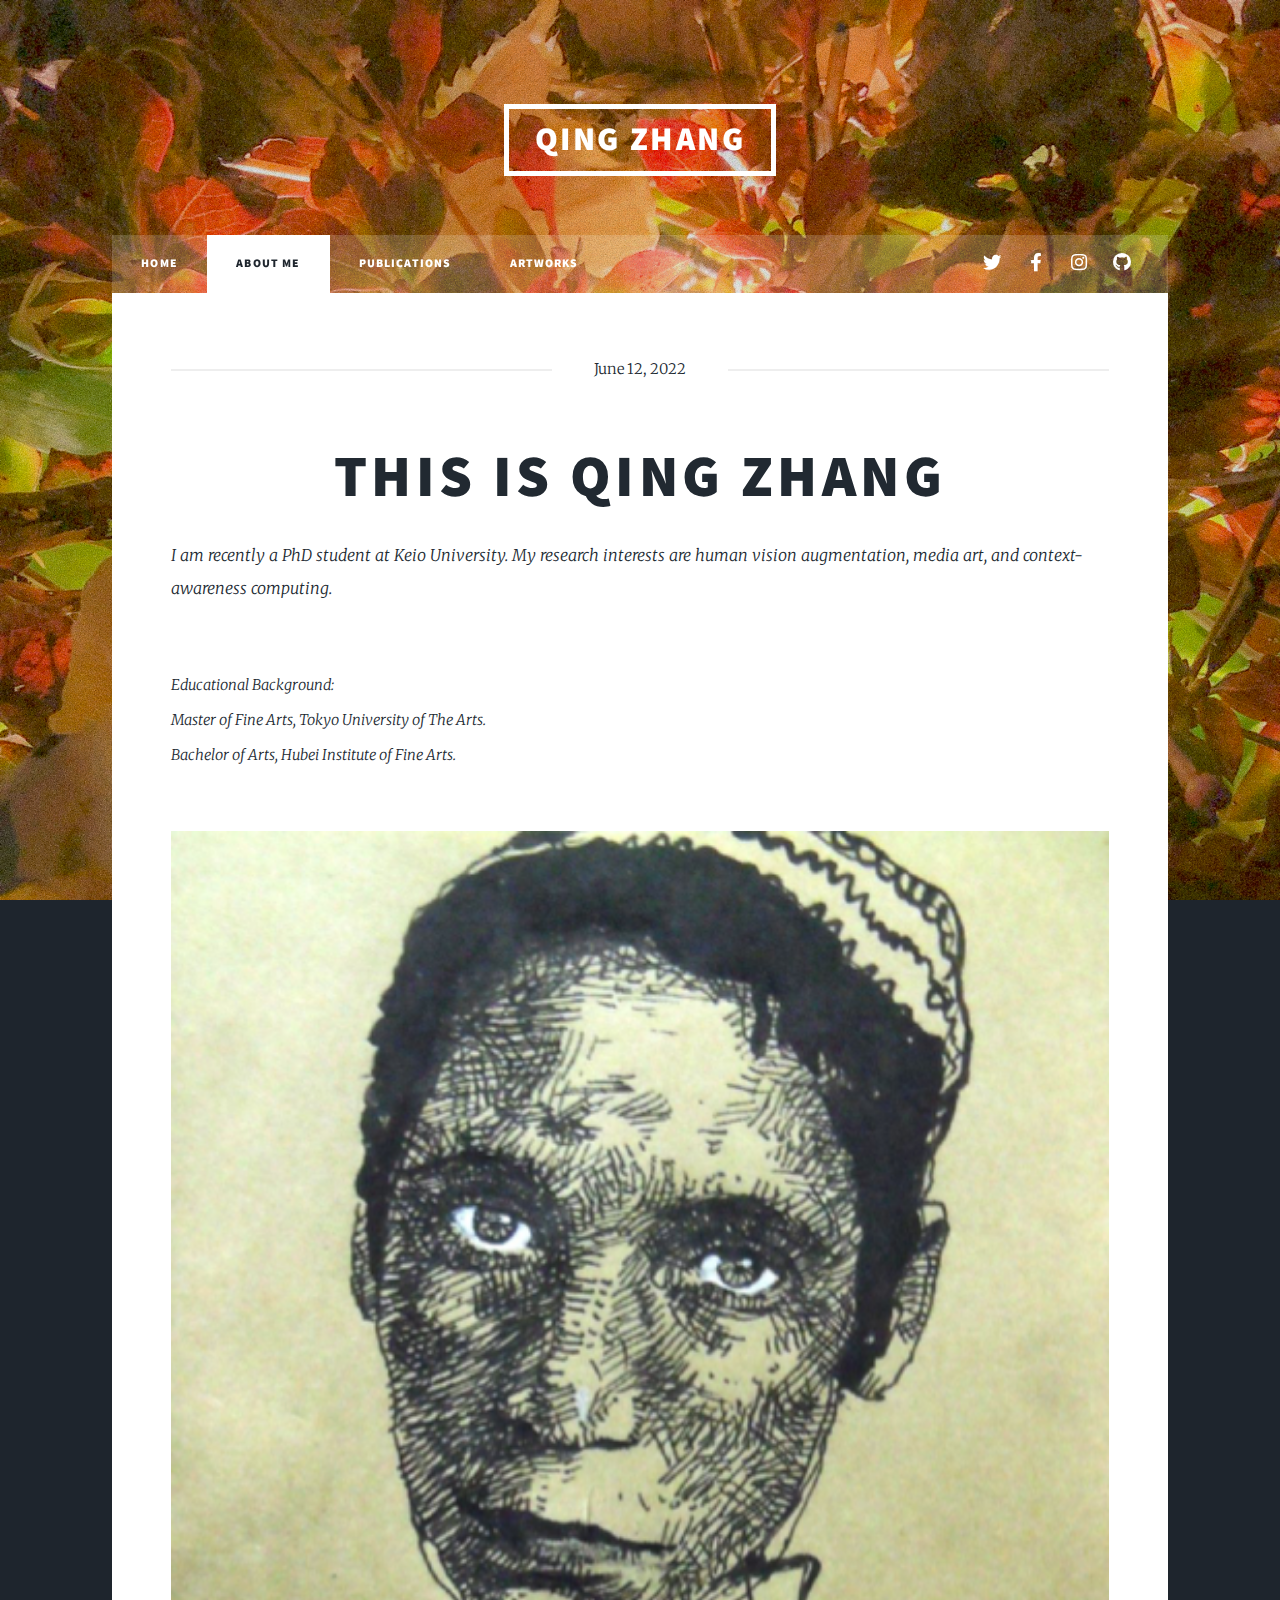
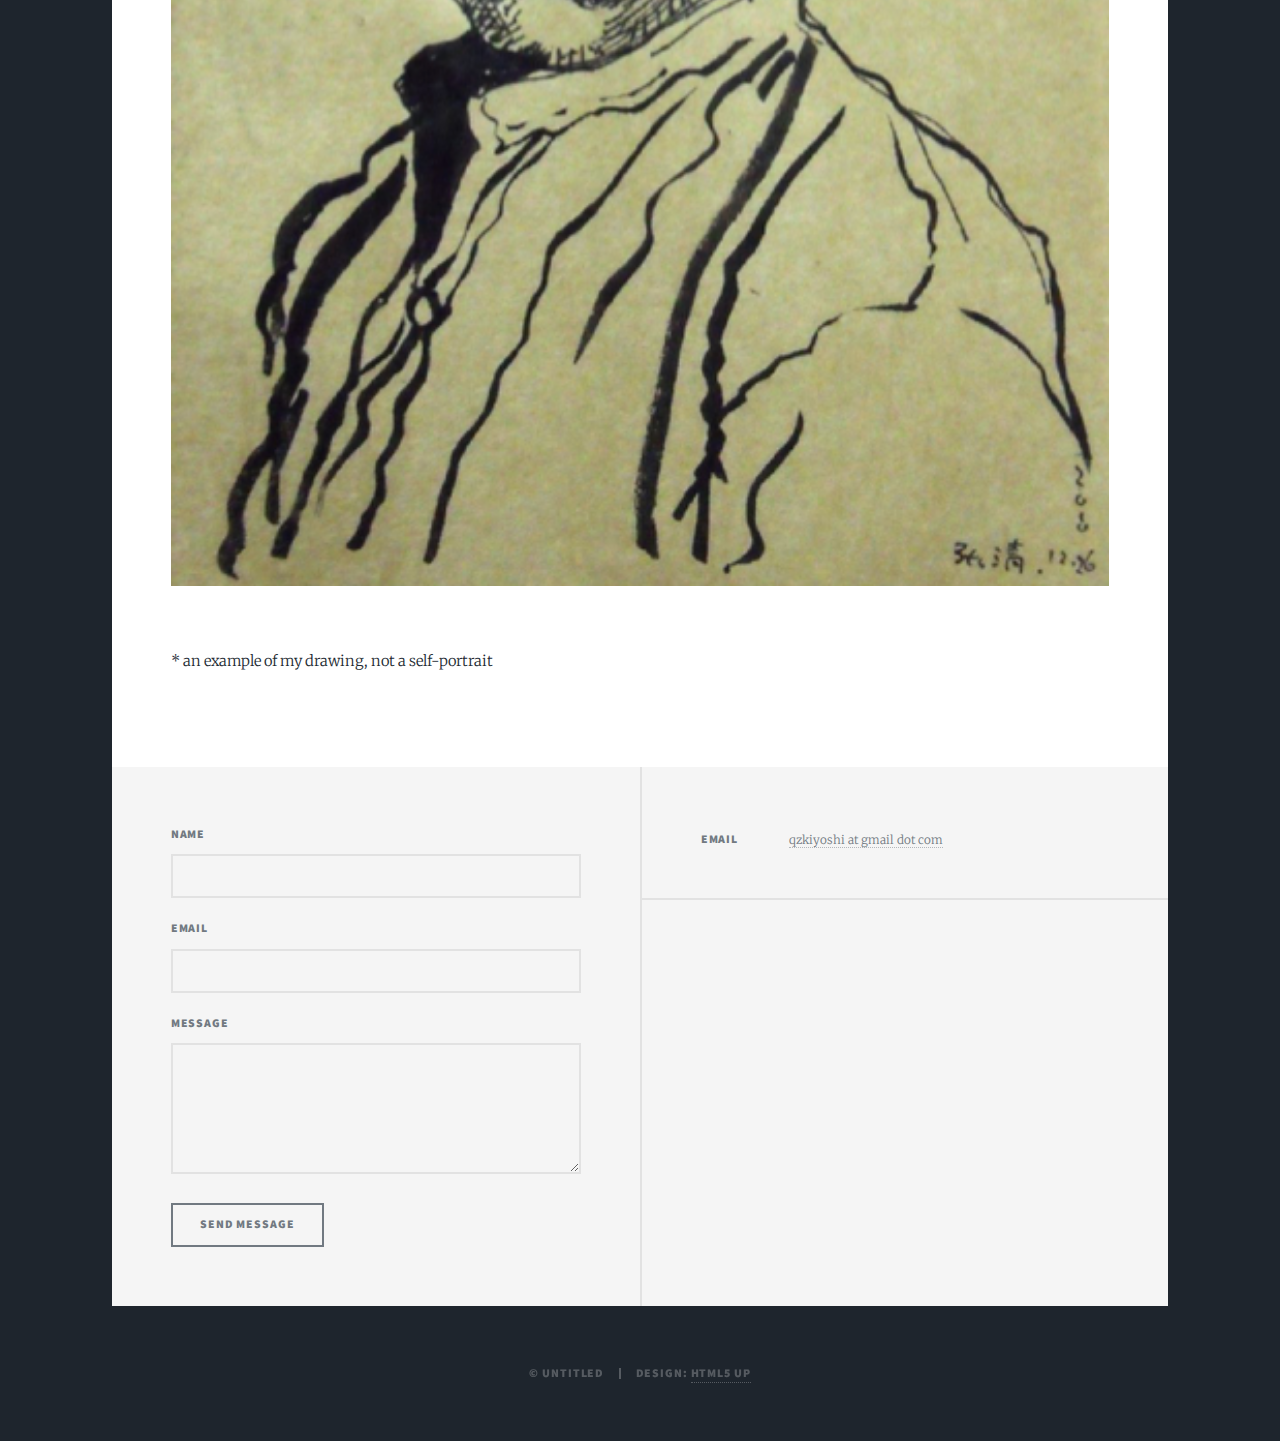
==== commit c7d44b71: "emaillayout" ====
--- a/aboutme.html
+++ b/aboutme.html
@@ -66,56 +66,56 @@
 					</div>
 
 				<!-- Footer -->
-					<footer id="footer">
+				<footer id="footer">
+					<section>
+						<form 
+						action="https://formspree.io/f/mbjwbzgk"
+						  method="POST"
+					>
+							<div class="fields">
+								<div class="field">
+									<label for="name">Name</label>
+									<input type="text" name="name" id="name" />
+								</div>
+								<div class="field">
+									<label for="email">Email</label>
+									<input type="text" name="email" id="email" />
+								</div>
+								<div class="field">
+									<label for="message">Message</label>
+									<textarea name="message" id="message" rows="3"></textarea>
+								</div>
+							</div>
+							<ul class="actions">
+								<li><input type="submit" value="Send Message" /></li>
+							</ul>
+						</form>
+					</section>
+					<section class="split contact">
+						<!-- <section class="alt">
+							<h3>Address</h3>
+							<p>1234 Somewhere Road #87257<br />
+							Nashville, TN 00000-0000</p>
+						</section>
 						<section>
-							<form 
-							action="https://formspree.io/f/mbjwbzgk"
-  							method="POST"
-						>
-								<div class="fields">
-									<div class="field">
-										<label for="name">Name</label>
-										<input type="text" name="name" id="name" />
-									</div>
-									<div class="field">
-										<label for="email">Email</label>
-										<input type="text" name="email" id="email" />
-									</div>
-									<div class="field">
-										<label for="message">Message</label>
-										<textarea name="message" id="message" rows="3"></textarea>
-									</div>
-								</div>
-								<ul class="actions">
-									<li><input type="submit" value="Send Message" /></li>
-								</ul>
-							</form>
+							<h3>Phone</h3>
+							<p><a href="#">(000) 000-0000</a></p>
+						</section> -->
+						<section>
+							<h3>Email</h3>
+							<p><a href="#">qzkiyoshi at gmail dot com</a></p>
 						</section>
-						<section class="split contact">
-							<section class="alt">
-								<!-- <h3>Address</h3>
-								<p>1234 Somewhere Road #87257<br />
-								Nashville, TN 00000-0000</p>
-							</section>
-							<section>
-								<h3>Phone</h3>
-								<p><a href="#">(000) 000-0000</a></p>
-							</section> -->
-							<section>
-								<h3>Email</h3>
-								<p><a href="#">info@untitled.tld</a></p>
-							</section>
-							<section>
-								<!-- <h3>Social</h3> -->
-								<ul class="icons alt">
-									<!-- <li><a href="#" class="icon brands alt fa-twitter"><span class="label">Twitter</span></a></li>
-									<li><a href="#" class="icon brands alt fa-facebook-f"><span class="label">Facebook</span></a></li>
-									<li><a href="#" class="icon brands alt fa-instagram"><span class="label">Instagram</span></a></li>
-									<li><a href="#" class="icon brands alt fa-github"><span class="label">GitHub</span></a></li> -->
-								</ul>
-							</section>
+						<section>
+							<!-- <h3>Social</h3> -->
+							<!-- <ul class="icons alt"> -->
+								<!-- <li><a href="#" class="icon brands alt fa-twitter"><span class="label">Twitter</span></a></li>
+								<li><a href="#" class="icon brands alt fa-facebook-f"><span class="label">Facebook</span></a></li>
+								<li><a href="#" class="icon brands alt fa-instagram"><span class="label">Instagram</span></a></li>
+								<li><a href="#" class="icon brands alt fa-github"><span class="label">GitHub</span></a></li> -->
+							</ul>
 						</section>
-					</footer>
+					</section>
+				</footer>
 
 				<!-- Copyright -->
 					<div id="copyright">
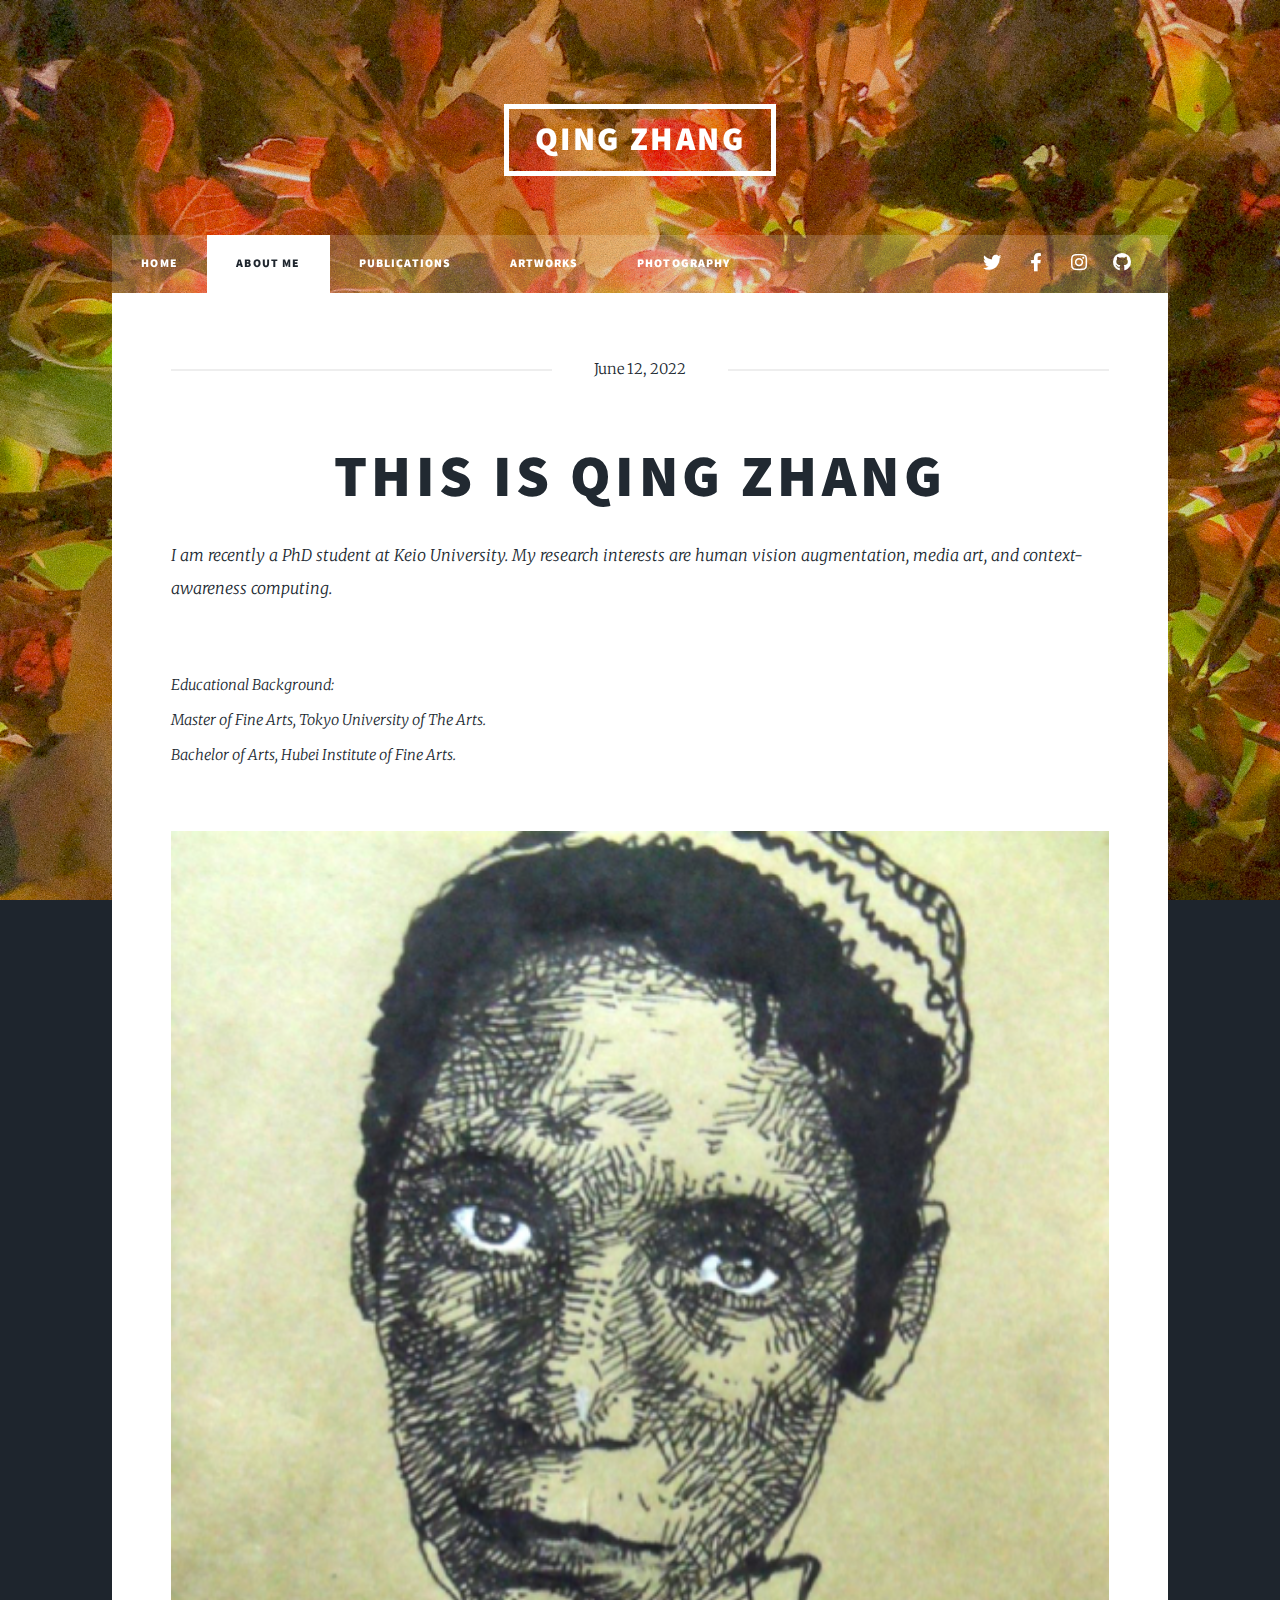
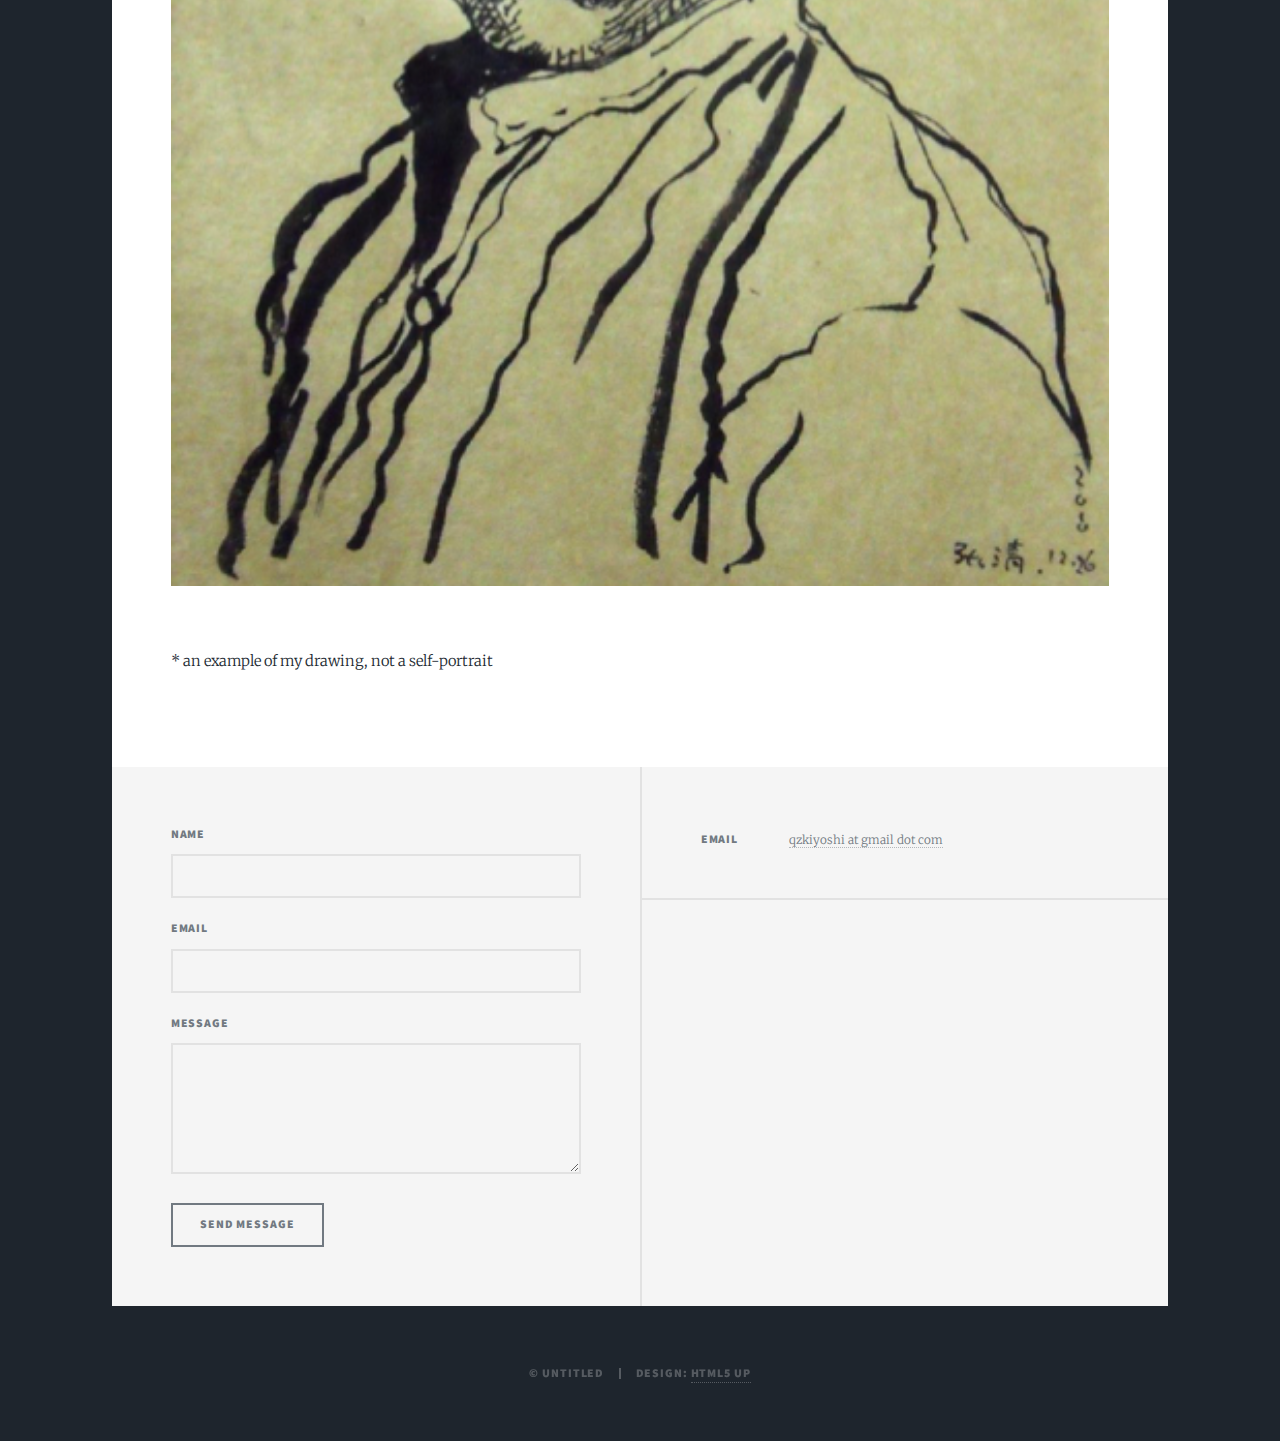
==== commit 025e6827: "changed orders" ====
--- a/aboutme.html
+++ b/aboutme.html
@@ -29,6 +29,7 @@
 							<li class="active"><a href="aboutme.html">About Me</a></li>
 							<li ><a href="publications.html">Publications</a></li>
 							<li><a href="artworks.html">Artworks</a></li>
+							<li><a href="Photography.html">Photography</a></li>
 						</ul>
 						<ul class="icons">
 							<li><a href="#" class="icon brands fa-twitter"><span class="label">Twitter</span></a></li>
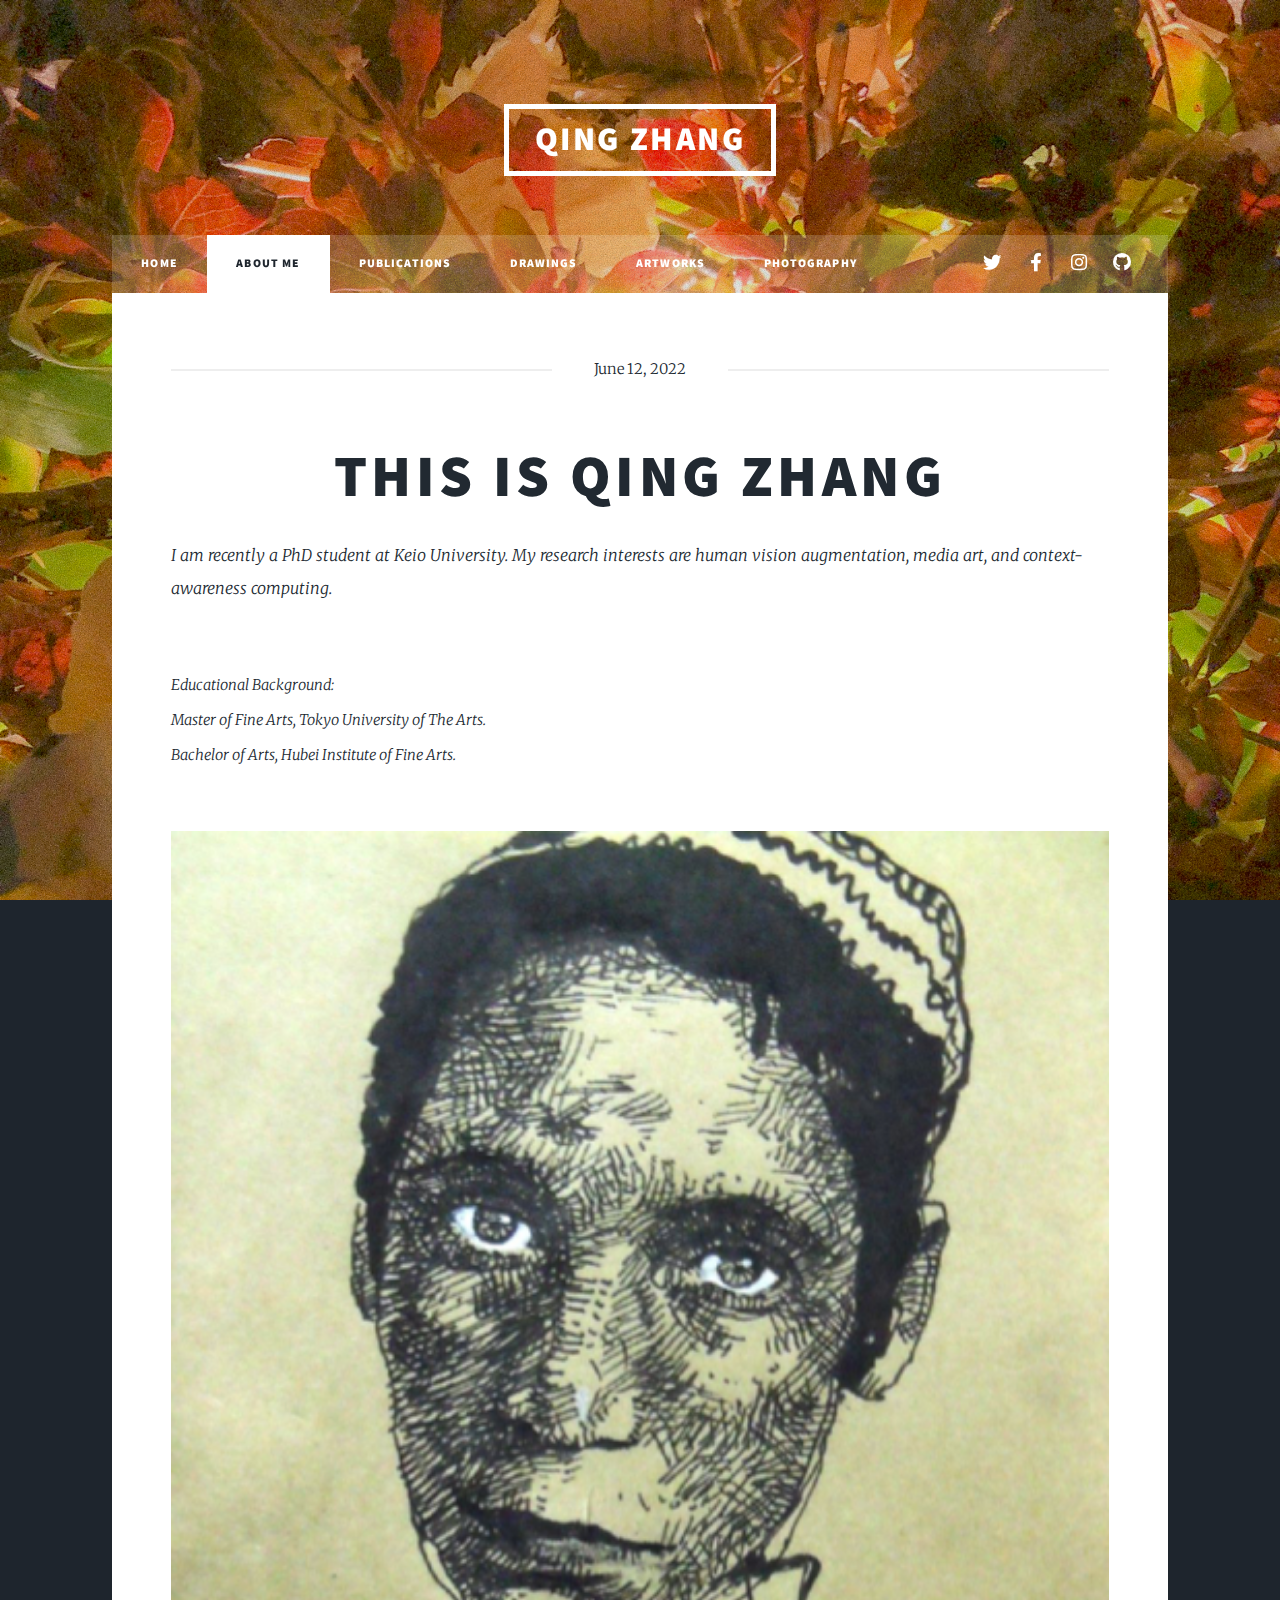
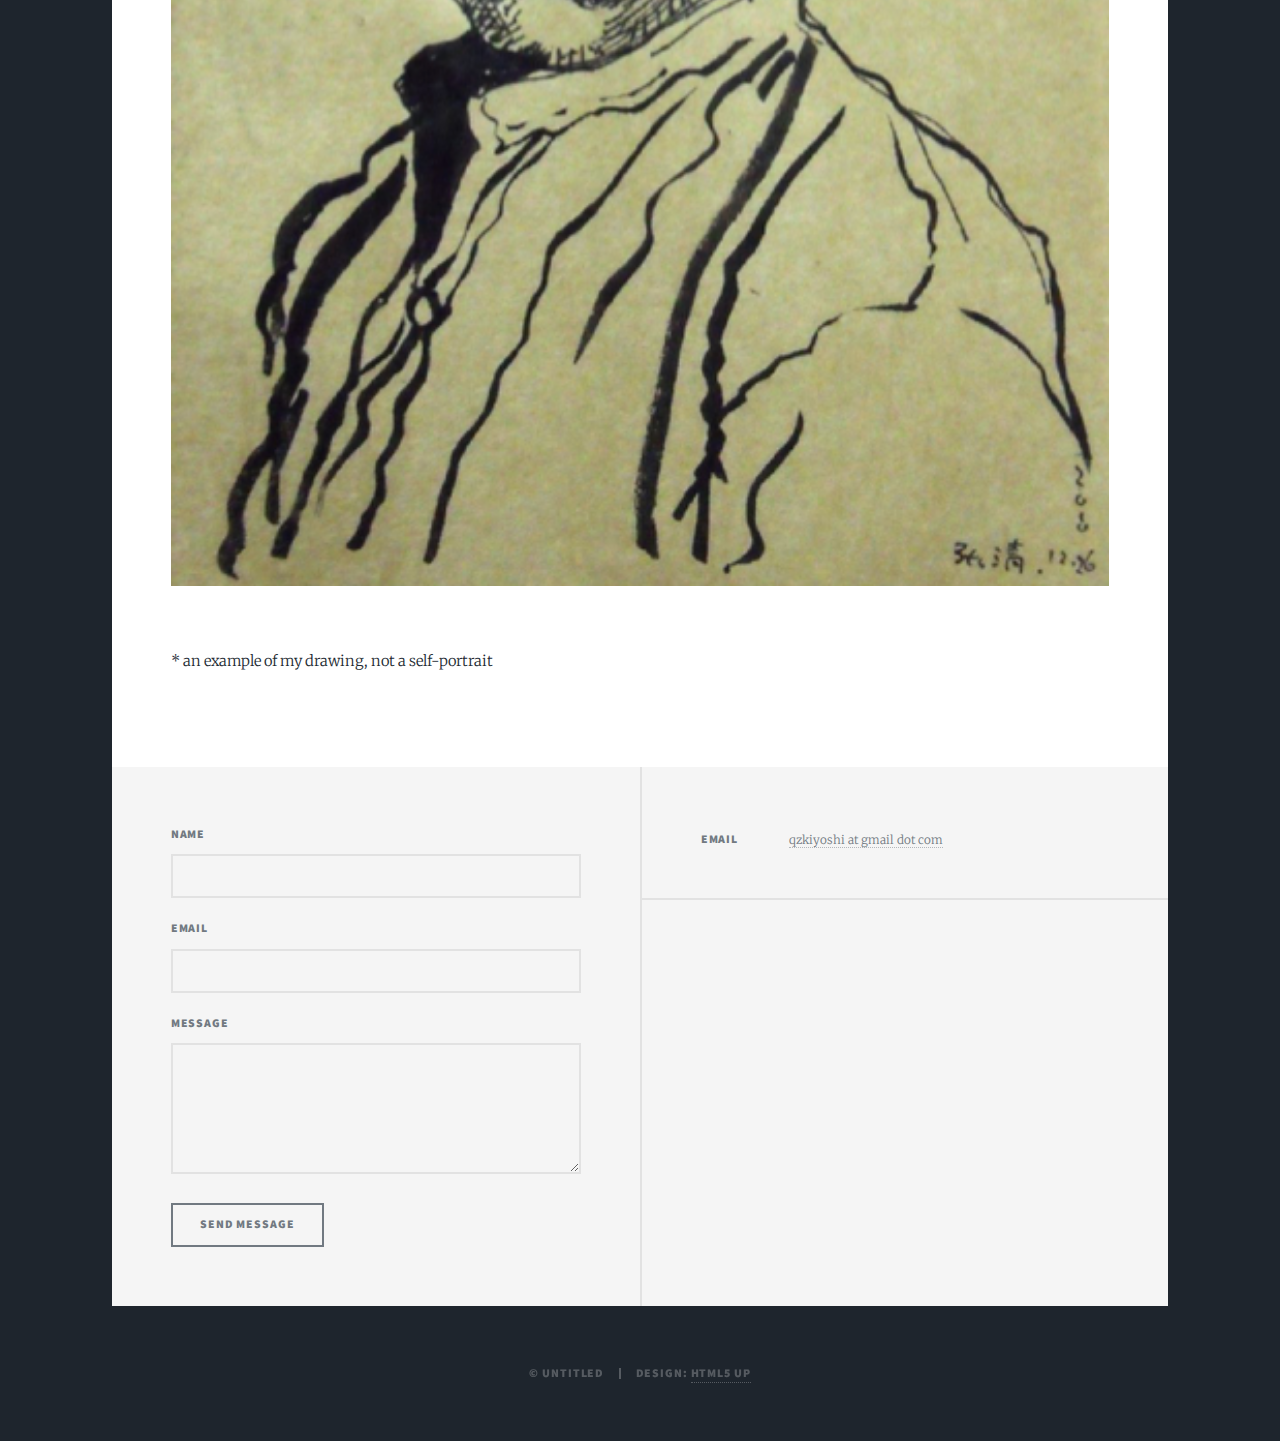
==== commit 9384f3a4: "715" ====
--- a/aboutme.html
+++ b/aboutme.html
@@ -11,6 +11,16 @@
 		<meta name="viewport" content="width=device-width, initial-scale=1, user-scalable=no" />
 		<link rel="stylesheet" href="assets/css/main.css" />
 		<noscript><link rel="stylesheet" href="assets/css/noscript.css" /></noscript>
+
+				<!-- Global site tag (gtag.js) - Google Analytics -->
+				<script async src="https://www.googletagmanager.com/gtag/js?id=G-QNEBKBS3KZ"></script>
+				<script>
+				window.dataLayer = window.dataLayer || [];
+				function gtag(){dataLayer.push(arguments);}
+				gtag('js', new Date());
+	
+				gtag('config', 'G-QNEBKBS3KZ');
+				</script>
 	</head>
 	<body class="is-preload">
 
@@ -28,6 +38,7 @@
 							<li><a href="index.html">Home</a></li>
 							<li class="active"><a href="aboutme.html">About Me</a></li>
 							<li ><a href="publications.html">Publications</a></li>
+							<li><a href="drawings.html">Drawings</a></li>
 							<li><a href="artworks.html">Artworks</a></li>
 							<li><a href="Photography.html">Photography</a></li>
 						</ul>
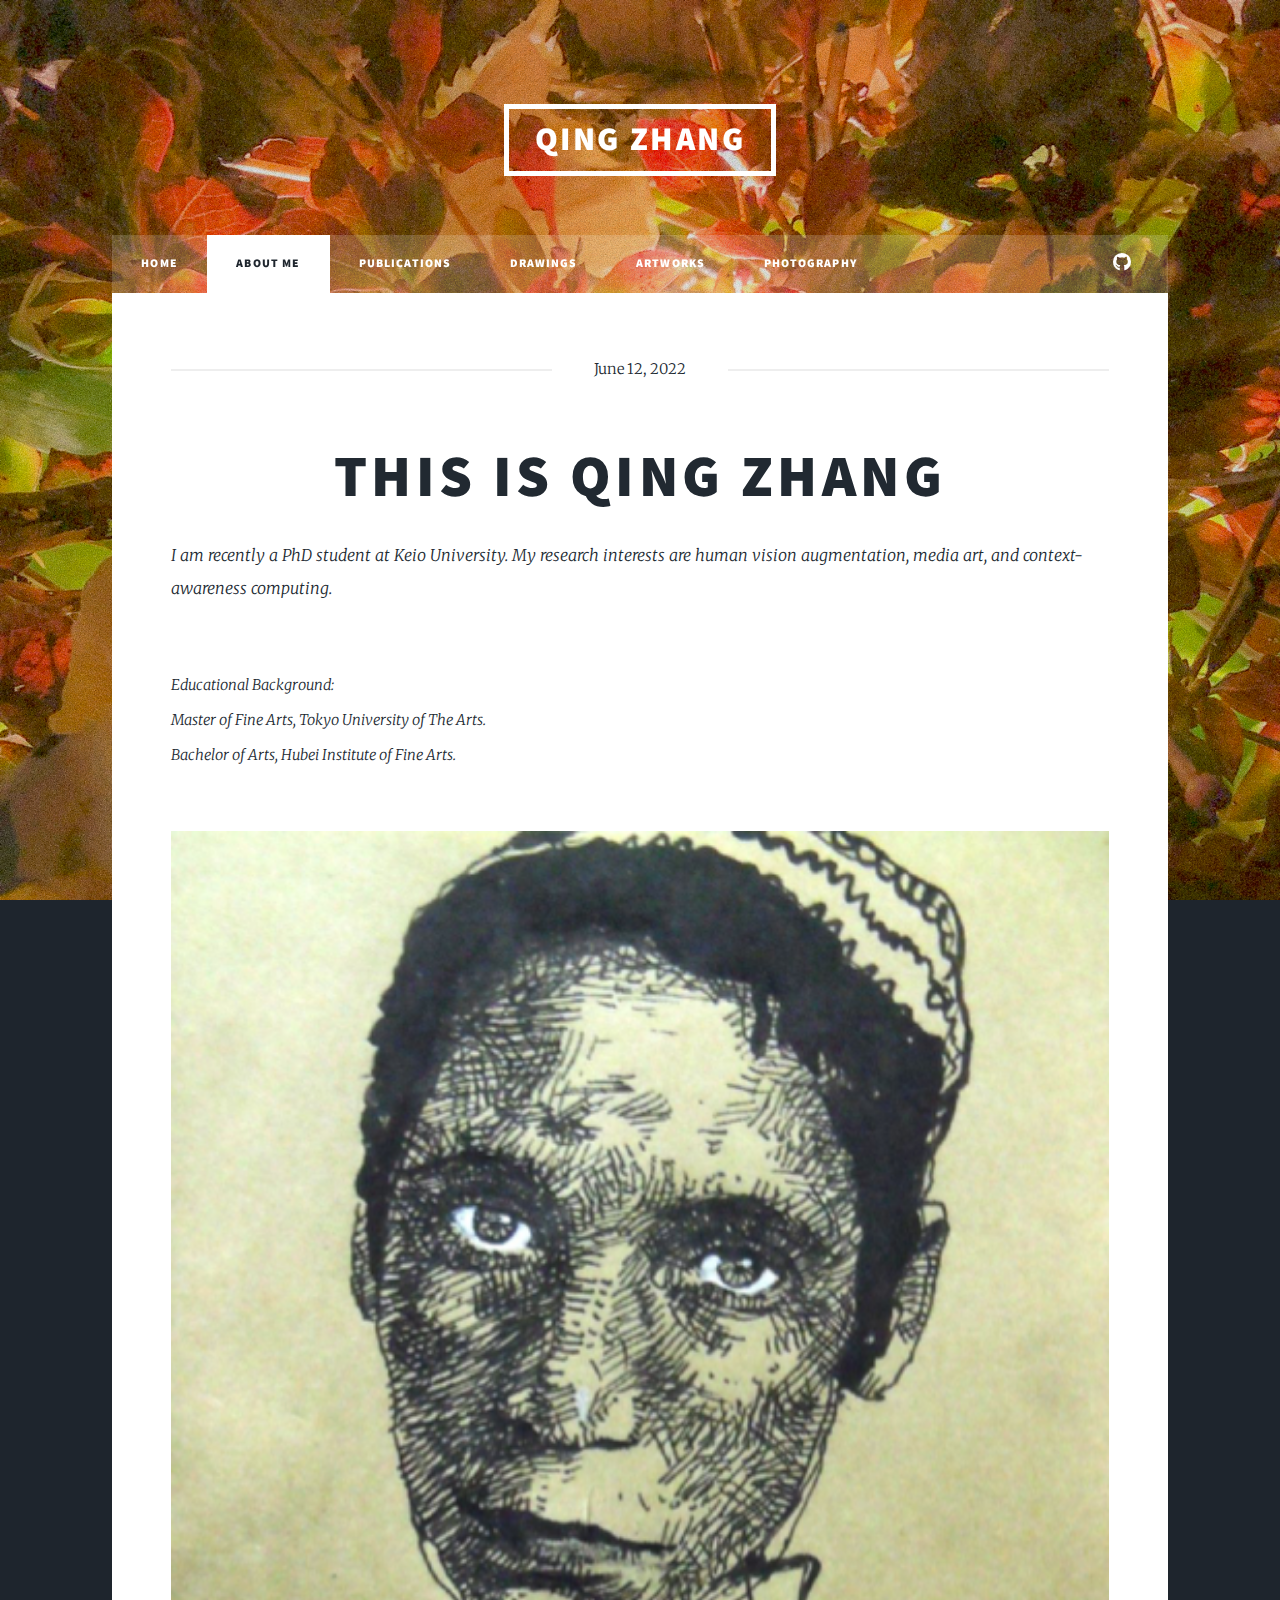
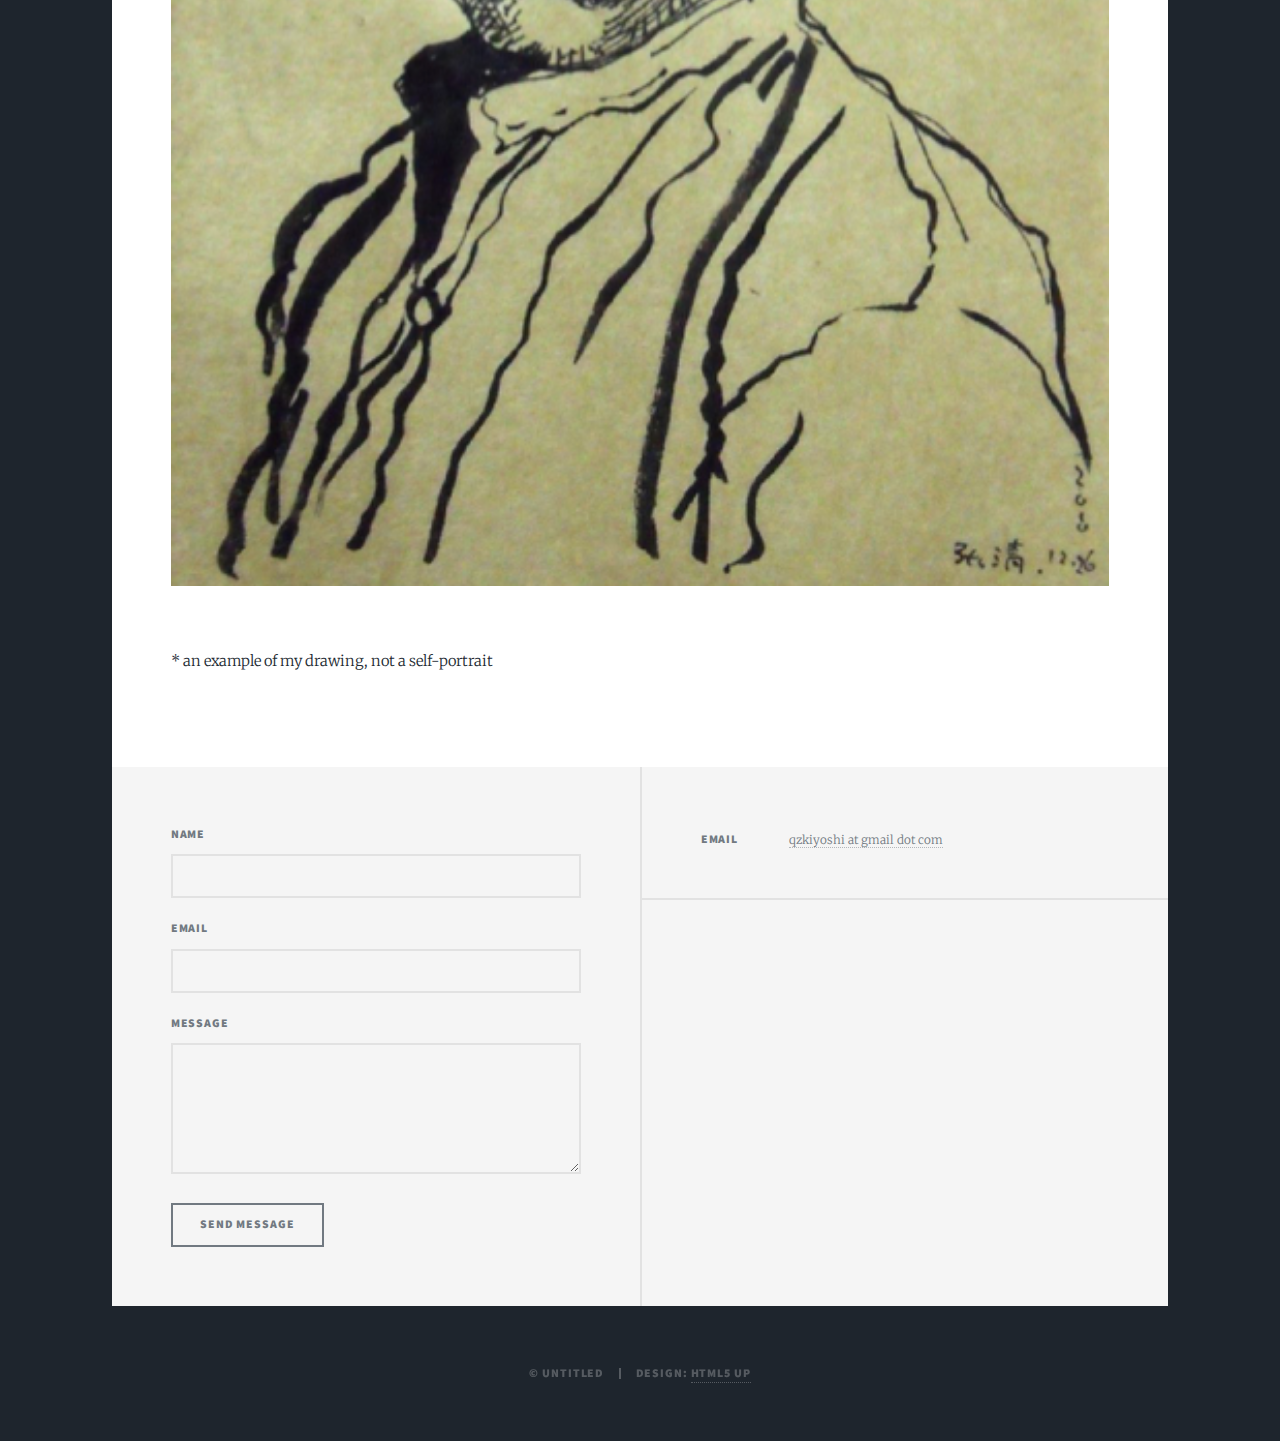
==== commit def53834: "removed unused icons" ====
--- a/aboutme.html
+++ b/aboutme.html
@@ -43,9 +43,9 @@
 							<li><a href="Photography.html">Photography</a></li>
 						</ul>
 						<ul class="icons">
-							<li><a href="#" class="icon brands fa-twitter"><span class="label">Twitter</span></a></li>
+							<!-- <li><a href="#" class="icon brands fa-twitter"><span class="label">Twitter</span></a></li>
 							<li><a href="#" class="icon brands fa-facebook-f"><span class="label">Facebook</span></a></li>
-							<li><a href="#" class="icon brands fa-instagram"><span class="label">Instagram</span></a></li>
+							<li><a href="#" class="icon brands fa-instagram"><span class="label">Instagram</span></a></li> -->
 							<li><a href="#" class="icon brands fa-github"><span class="label">GitHub</span></a></li>
 						</ul>
 					</nav>
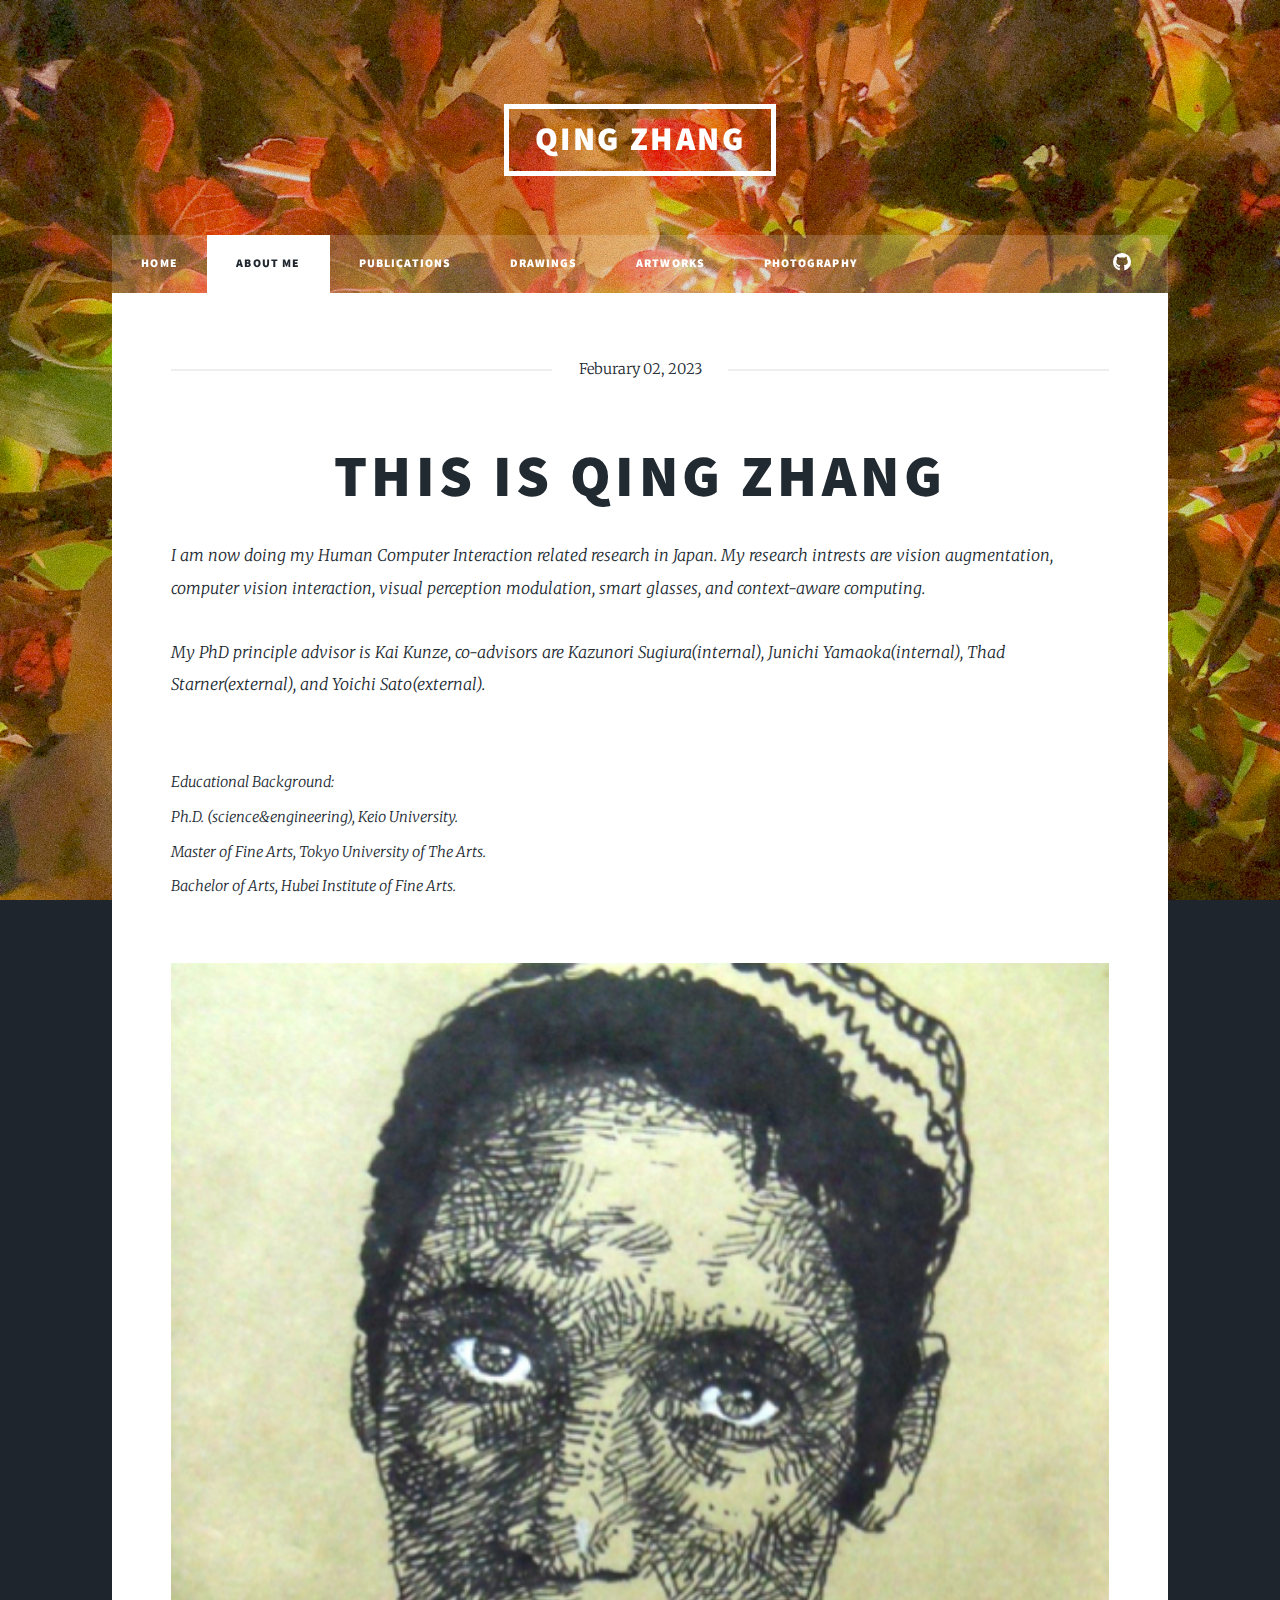
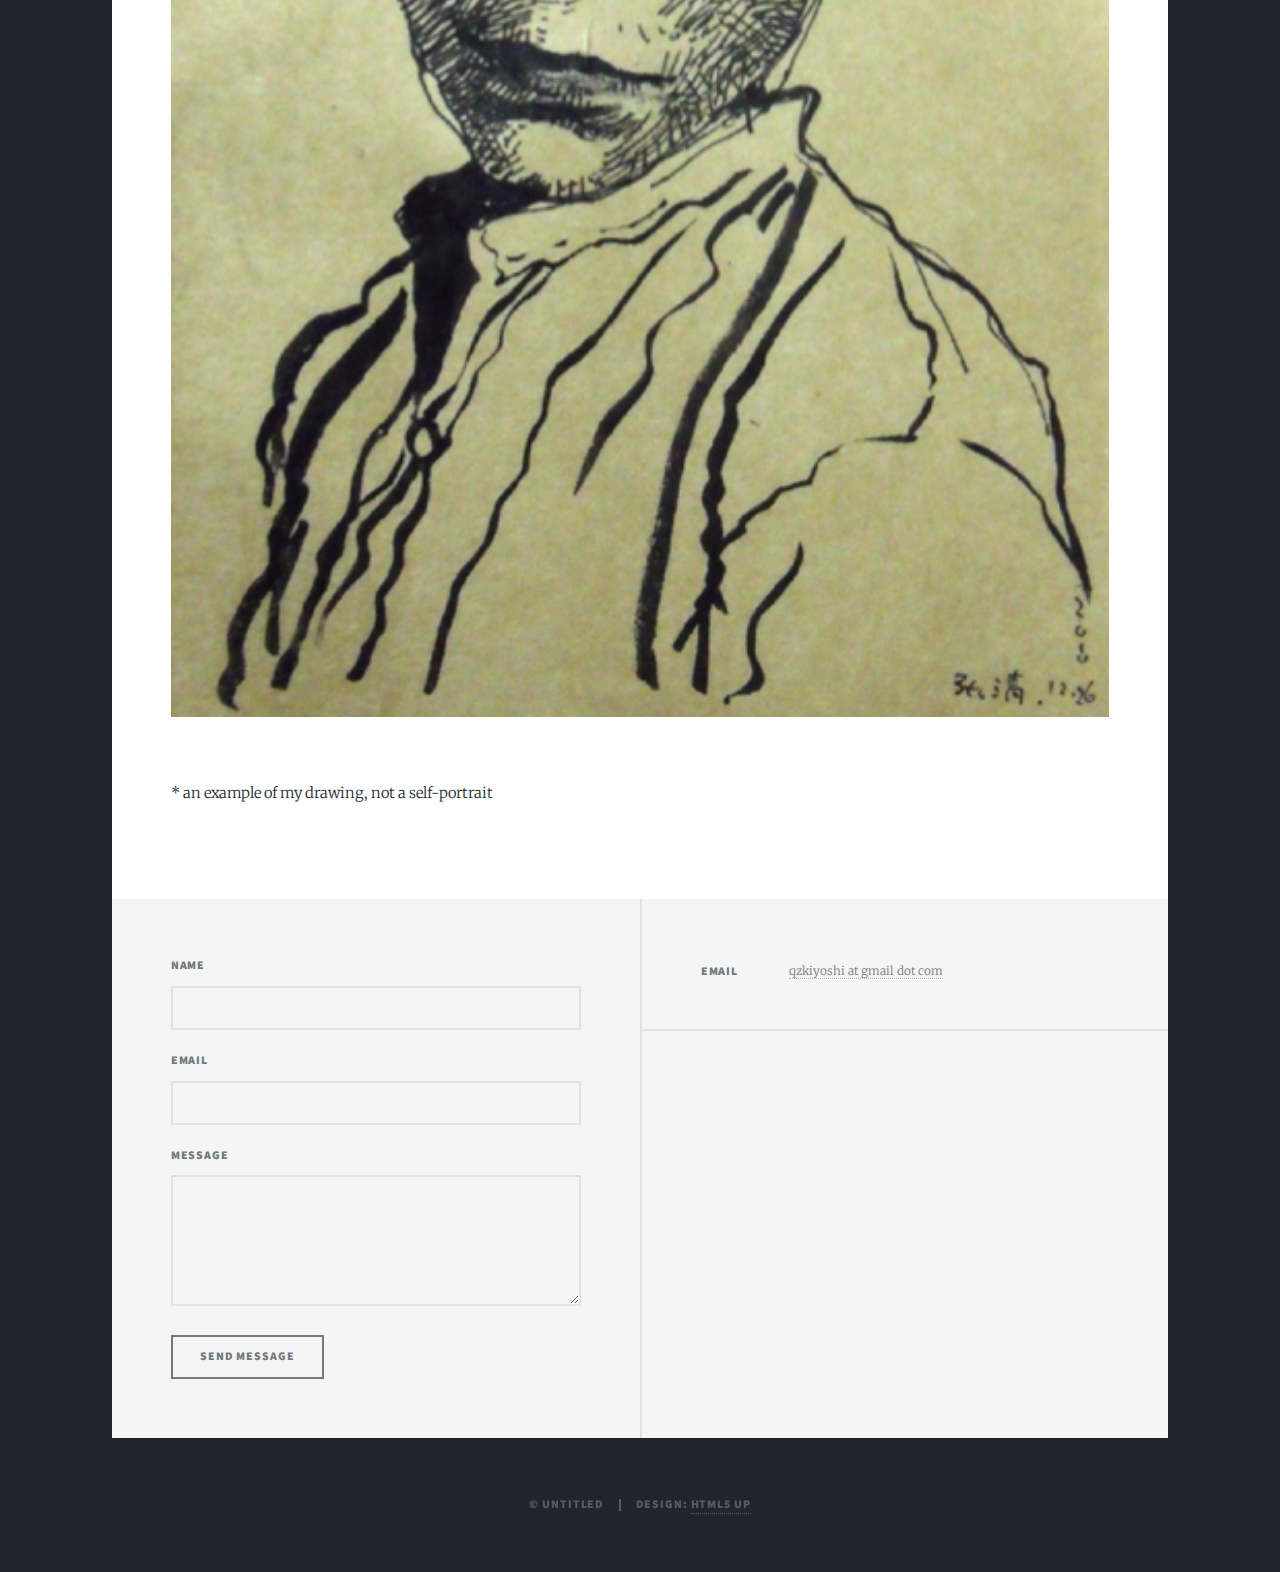
==== commit e8027226: "Update aboutme.html" ====
--- a/aboutme.html
+++ b/aboutme.html
@@ -56,14 +56,19 @@
 						<!-- Post -->
 							<section class="post">
 								<header class="major">
-									<span class="date">June 12, 2022</span>
+									<span class="date">Feburary 02, 2023</span>
 									<h1>This is Qing Zhang</h1>
-									<p style="text-align: left;">I am recently a PhD student at Keio University. 
-										My research interests are human vision augmentation, media art, and context-awareness computing.
+									<p style="text-align: left;">I am now doing my Human Computer Interaction related research in Japan. 
+										My research intrests are vision augmentation, computer vision interaction, visual perception modulation, 
+										smart glasses, and context-aware computing.
+									</br>
+									</br>
+										My PhD principle advisor is Kai Kunze, co-advisors are Kazunori Sugiura(internal), Junichi Yamaoka(internal), Thad Starner(external), and Yoichi Sato(external).
 									<p style="text-align: left;">
 
 									</br>
 										Educational Background:
+									</br>Ph.D. (science&engineering), Keio University.	
 									</br>Master of Fine Arts, Tokyo University of The Arts.
 									</br>Bachelor of Arts, Hubei Institute of Fine Arts.</p>
 									
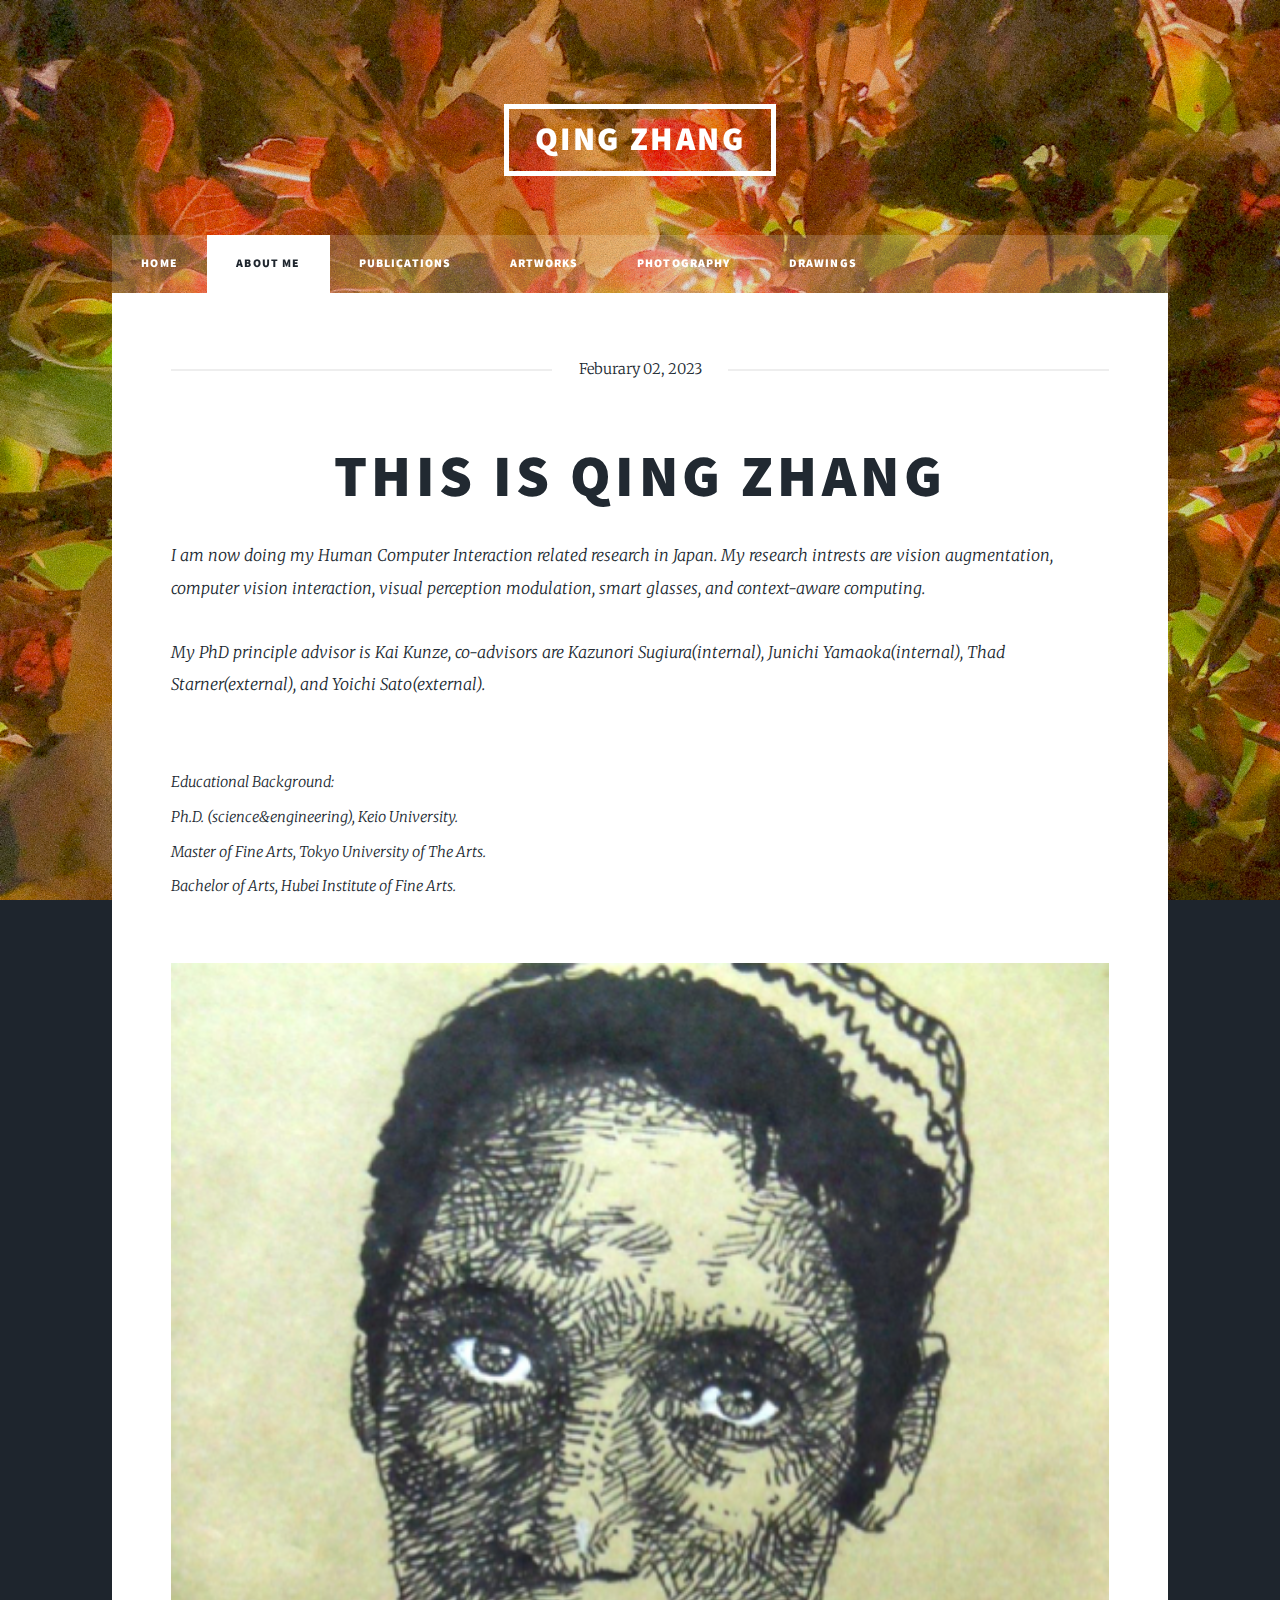
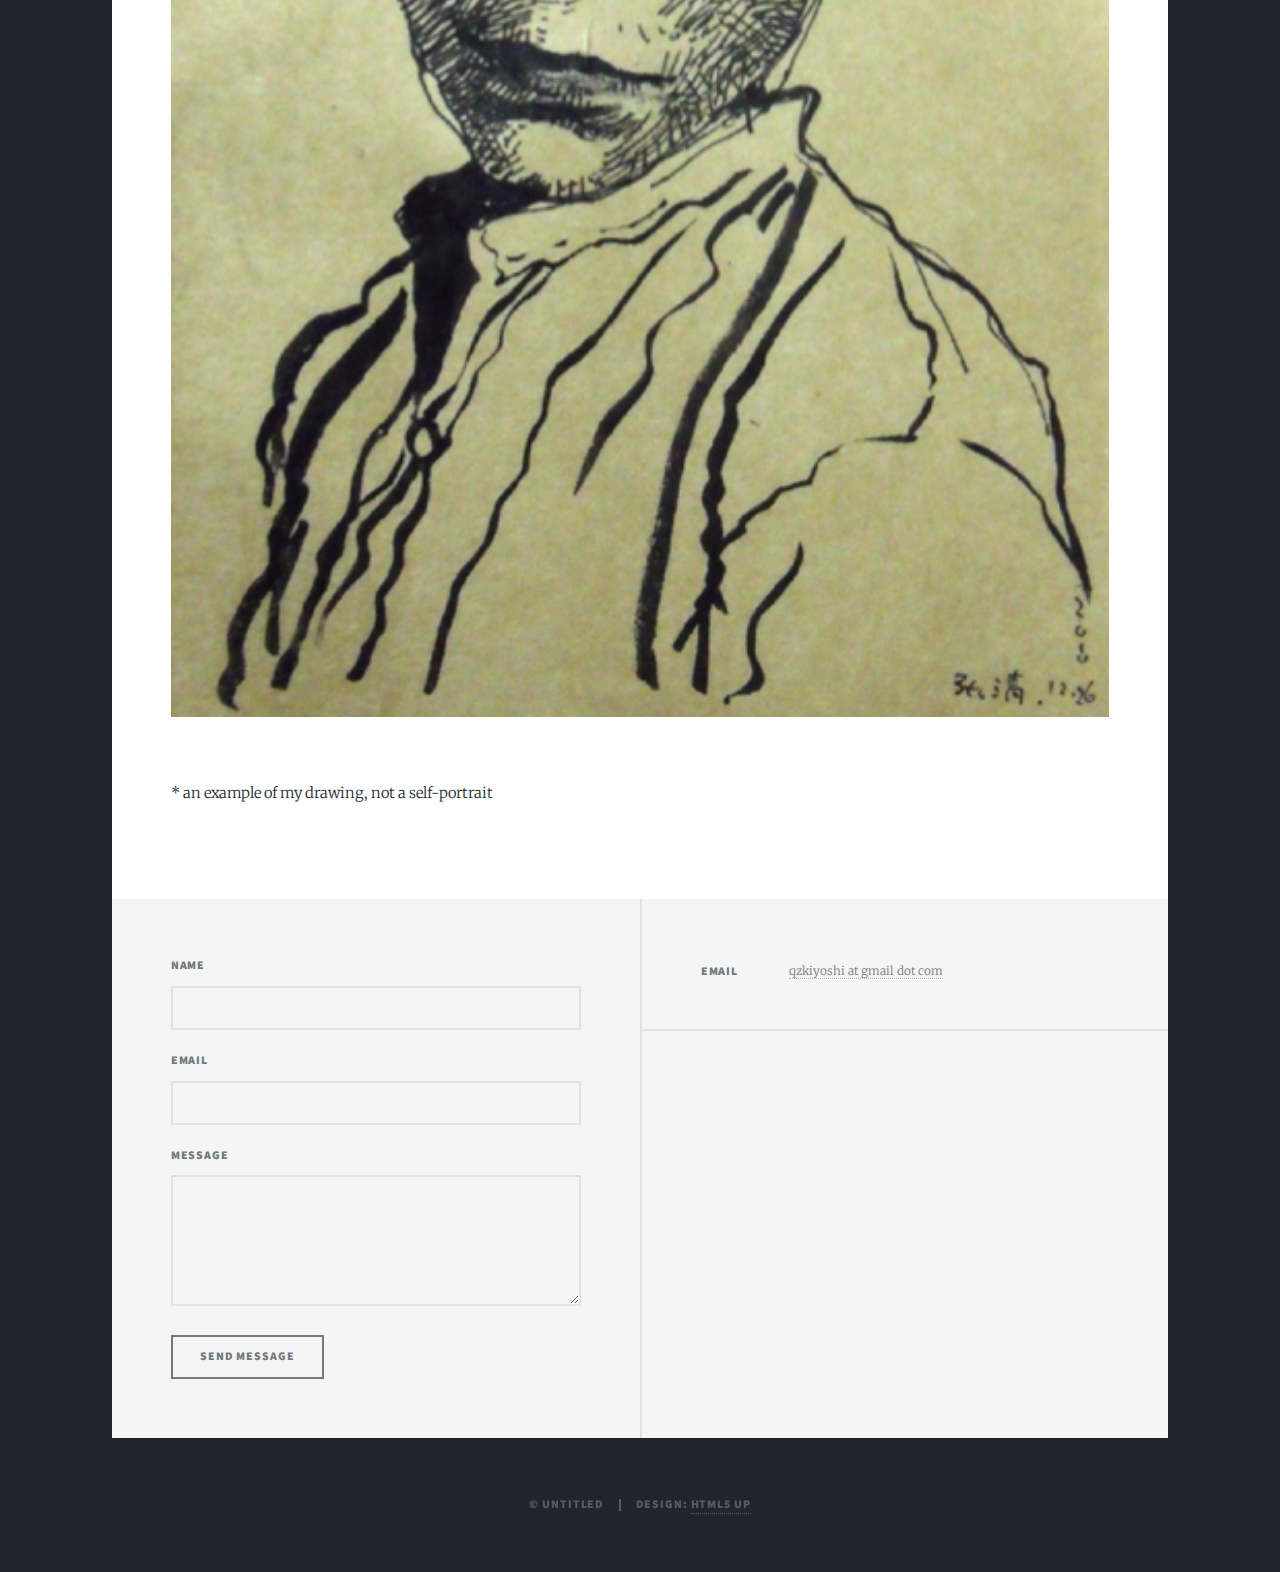
==== commit bba50569: "some changes" ====
--- a/aboutme.html
+++ b/aboutme.html
@@ -38,15 +38,15 @@
 							<li><a href="index.html">Home</a></li>
 							<li class="active"><a href="aboutme.html">About Me</a></li>
 							<li ><a href="publications.html">Publications</a></li>
-							<li><a href="drawings.html">Drawings</a></li>
 							<li><a href="artworks.html">Artworks</a></li>
 							<li><a href="Photography.html">Photography</a></li>
+							<li><a href="drawings.html">Drawings</a></li>
 						</ul>
 						<ul class="icons">
 							<!-- <li><a href="#" class="icon brands fa-twitter"><span class="label">Twitter</span></a></li>
 							<li><a href="#" class="icon brands fa-facebook-f"><span class="label">Facebook</span></a></li>
 							<li><a href="#" class="icon brands fa-instagram"><span class="label">Instagram</span></a></li> -->
-							<li><a href="#" class="icon brands fa-github"><span class="label">GitHub</span></a></li>
+							<!-- <li><a href="#" class="icon brands fa-github"><span class="label">GitHub</span></a></li> -->
 						</ul>
 					</nav>
 
